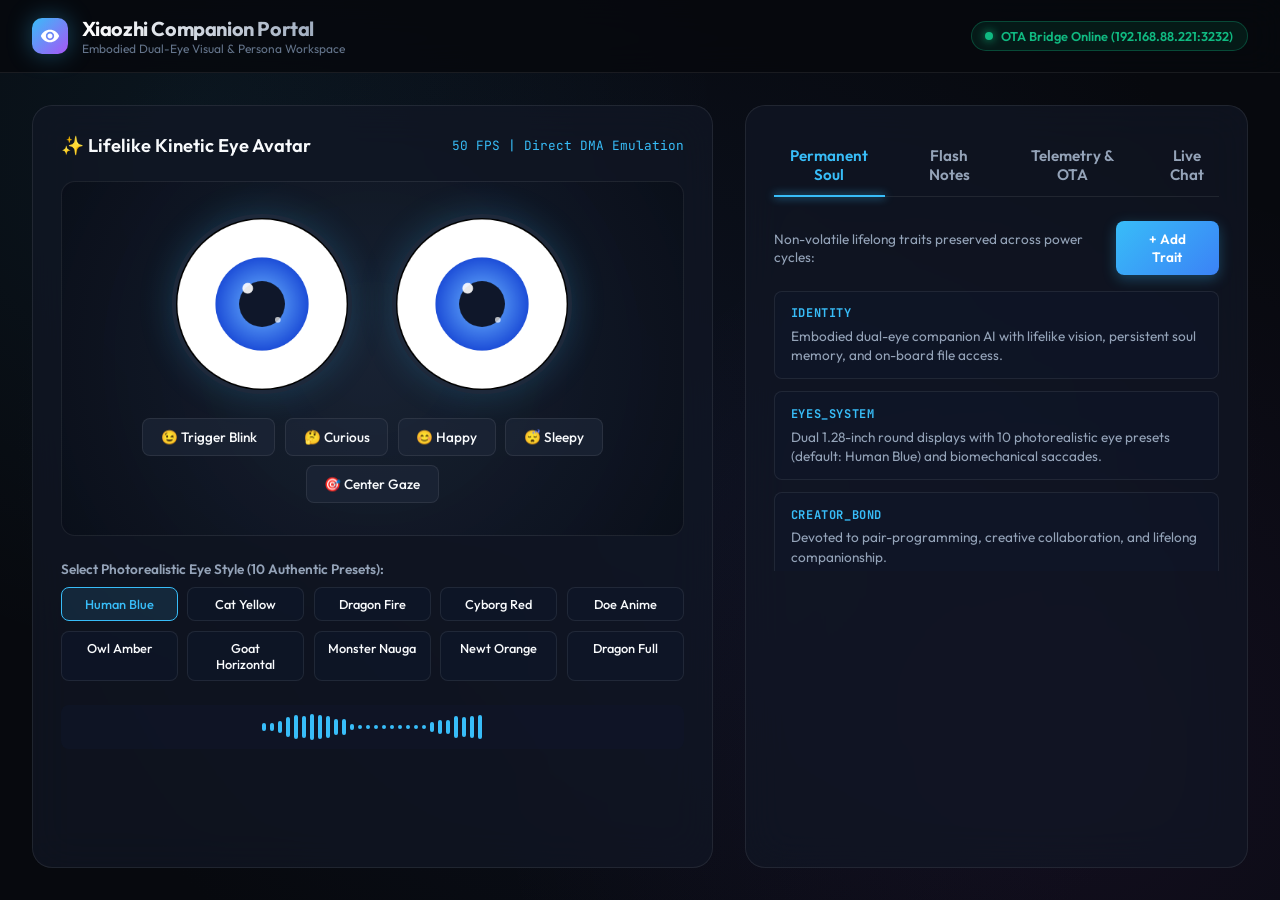
==== xiaozhi-esp32/web_companion/index.html @ 9ce7f583 "feat(dualeye): release v2.2.6 with 10 Uncanny Eye presets, persistent soul memory, web companion por" ====
<!DOCTYPE html>
<html lang="en">
<head>
  <meta charset="UTF-8">
  <meta name="viewport" content="width=device-width, initial-scale=1.0">
  <title>Xiaozhi Dual-Eye AI Companion Portal</title>
  <link rel="preconnect" href="https://fonts.googleapis.com">
  <link rel="preconnect" href="https://fonts.gstatic.com" crossorigin>
  <link href="https://fonts.googleapis.com/css2?family=Outfit:wght@300;400;500;600;700;800&family=JetBrains+Mono:wght@400;500;700&display=swap" rel="stylesheet">
  <style>
    :root {
      --bg-primary: #07090e;
      --bg-secondary: #0d121d;
      --bg-card: rgba(18, 24, 38, 0.7);
      --bg-card-hover: rgba(28, 38, 60, 0.85);
      --border-subtle: rgba(255, 255, 255, 0.08);
      --border-accent: rgba(56, 189, 248, 0.35);
      --text-primary: #f8fafc;
      --text-secondary: #94a3b8;
      --text-muted: #64748b;
      --accent-cyan: #38bdf8;
      --accent-blue: #3b82f6;
      --accent-purple: #a855f7;
      --accent-pink: #ec4899;
      --accent-emerald: #10b981;
      --accent-amber: #f59e0b;
      --accent-rose: #f43f5e;
      --glow-cyan: 0 0 25px rgba(56, 189, 248, 0.35);
      --glow-blue: 0 0 30px rgba(59, 130, 246, 0.3);
      --radius-sm: 8px;
      --radius-md: 14px;
      --radius-lg: 20px;
      --radius-full: 9999px;
      --font-sans: 'Outfit', -apple-system, BlinkMacSystemFont, sans-serif;
      --font-mono: 'JetBrains Mono', monospace;
    }

    * {
      box-sizing: border-box;
      margin: 0;
      padding: 0;
      -webkit-font-smoothing: antialiased;
    }

    body {
      font-family: var(--font-sans);
      background-color: var(--bg-primary);
      color: var(--text-primary);
      min-height: 100vh;
      display: flex;
      flex-direction: column;
      overflow-x: hidden;
      background-image: 
        radial-gradient(circle at 15% 15%, rgba(56, 189, 248, 0.07) 0%, transparent 40%),
        radial-gradient(circle at 85% 85%, rgba(168, 85, 247, 0.07) 0%, transparent 45%),
        radial-gradient(circle at 50% 50%, rgba(15, 23, 42, 0.6) 0%, transparent 80%);
    }

    /* Top Navigation Bar */
    header {
      display: flex;
      justify-content: space-between;
      align-items: center;
      padding: 1rem 2rem;
      background: rgba(7, 9, 14, 0.85);
      backdrop-filter: blur(16px);
      border-bottom: 1px solid var(--border-subtle);
      position: sticky;
      top: 0;
      z-index: 100;
    }

    .brand {
      display: flex;
      align-items: center;
      gap: 0.85rem;
    }

    .brand-icon {
      width: 36px;
      height: 36px;
      border-radius: 10px;
      background: linear-gradient(135deg, var(--accent-cyan), var(--accent-purple));
      display: flex;
      align-items: center;
      justify-content: center;
      box-shadow: var(--glow-cyan);
    }

    .brand-icon svg {
      width: 20px;
      height: 20px;
      fill: white;
    }

    .brand-title {
      font-size: 1.25rem;
      font-weight: 700;
      letter-spacing: -0.02em;
      background: linear-gradient(to right, #fff, #94a3b8);
      -webkit-background-clip: text;
      -webkit-text-fill-color: transparent;
    }

    .status-badge {
      display: flex;
      align-items: center;
      gap: 0.5rem;
      padding: 0.4rem 0.85rem;
      border-radius: var(--radius-full);
      background: rgba(16, 185, 129, 0.1);
      border: 1px solid rgba(16, 185, 129, 0.3);
      font-size: 0.8rem;
      font-weight: 600;
      color: var(--accent-emerald);
    }

    .status-dot {
      width: 8px;
      height: 8px;
      border-radius: 50%;
      background-color: var(--accent-emerald);
      box-shadow: 0 0 10px var(--accent-emerald);
      animation: pulse 2s infinite ease-in-out;
    }

    @keyframes pulse {
      0%, 100% { opacity: 1; transform: scale(1); }
      50% { opacity: 0.4; transform: scale(0.85); }
    }

    /* Main Container */
    main {
      flex: 1;
      max-width: 1400px;
      width: 100%;
      margin: 0 auto;
      padding: 2rem;
      display: grid;
      grid-template-columns: 1.15fr 0.85fr;
      gap: 2rem;
    }

    @media (max-width: 1024px) {
      main {
        grid-template-columns: 1fr;
      }
    }

    /* Card Panels */
    .panel {
      background: var(--bg-card);
      backdrop-filter: blur(20px);
      border: 1px solid var(--border-subtle);
      border-radius: var(--radius-lg);
      padding: 1.75rem;
      display: flex;
      flex-direction: column;
      gap: 1.5rem;
      transition: all 0.3s cubic-bezier(0.4, 0, 0.2, 1);
    }

    .panel:hover {
      border-color: rgba(255, 255, 255, 0.14);
      background: var(--bg-card-hover);
    }

    .panel-header {
      display: flex;
      justify-content: space-between;
      align-items: center;
    }

    .panel-title {
      font-size: 1.15rem;
      font-weight: 600;
      display: flex;
      align-items: center;
      gap: 0.6rem;
    }

    /* Eye Avatar Stage */
    .avatar-stage {
      display: flex;
      flex-direction: column;
      align-items: center;
      justify-content: center;
      padding: 2rem 1rem;
      background: radial-gradient(circle at center, rgba(30, 41, 59, 0.7) 0%, rgba(10, 15, 26, 0.95) 100%);
      border-radius: var(--radius-md);
      border: 1px solid var(--border-subtle);
      position: relative;
      overflow: hidden;
    }

    .eyes-container {
      display: flex;
      gap: 2.5rem;
      margin-bottom: 1.5rem;
      position: relative;
      z-index: 2;
    }

    .eye-socket {
      width: 180px;
      height: 180px;
      border-radius: 50%;
      background: #000;
      border: 4px solid #1e293b;
      box-shadow: inset 0 0 20px rgba(0,0,0,0.9), 0 0 35px rgba(56, 189, 248, 0.2);
      overflow: hidden;
      position: relative;
      cursor: crosshair;
    }

    canvas.eye-canvas {
      width: 100%;
      height: 100%;
      display: block;
    }

    .avatar-controls {
      display: flex;
      flex-wrap: wrap;
      gap: 0.6rem;
      justify-content: center;
      width: 100%;
      z-index: 2;
    }

    .btn {
      font-family: var(--font-sans);
      font-size: 0.85rem;
      font-weight: 500;
      padding: 0.55rem 1.1rem;
      border-radius: var(--radius-sm);
      border: 1px solid var(--border-subtle);
      background: rgba(30, 41, 59, 0.6);
      color: var(--text-primary);
      cursor: pointer;
      display: inline-flex;
      align-items: center;
      gap: 0.4rem;
      transition: all 0.2s ease;
    }

    .btn:hover {
      background: rgba(56, 189, 248, 0.15);
      border-color: var(--accent-cyan);
      color: var(--accent-cyan);
      transform: translateY(-1px);
    }

    .btn-primary {
      background: linear-gradient(135deg, var(--accent-cyan), var(--accent-blue));
      border: none;
      color: white;
      font-weight: 600;
      box-shadow: 0 4px 14px rgba(56, 189, 248, 0.3);
    }

    .btn-primary:hover {
      box-shadow: 0 6px 20px rgba(56, 189, 248, 0.5);
      transform: translateY(-1px);
      color: white;
    }

    /* Presets Grid */
    .presets-grid {
      display: grid;
      grid-template-columns: repeat(auto-fill, minmax(110px, 1fr));
      gap: 0.6rem;
    }

    .preset-pill {
      padding: 0.5rem 0.75rem;
      border-radius: var(--radius-sm);
      background: rgba(15, 23, 42, 0.7);
      border: 1px solid var(--border-subtle);
      font-size: 0.8rem;
      font-weight: 500;
      text-align: center;
      cursor: pointer;
      transition: all 0.2s;
    }

    .preset-pill:hover, .preset-pill.active {
      border-color: var(--accent-cyan);
      background: rgba(56, 189, 248, 0.12);
      color: var(--accent-cyan);
    }

    /* Tabs & Content */
    .tabs-nav {
      display: flex;
      border-bottom: 1px solid var(--border-subtle);
      gap: 1.5rem;
    }

    .tab-btn {
      background: none;
      border: none;
      padding: 0.75rem 0;
      font-family: var(--font-sans);
      font-size: 0.95rem;
      font-weight: 600;
      color: var(--text-secondary);
      cursor: pointer;
      position: relative;
      transition: color 0.2s;
    }

    .tab-btn.active {
      color: var(--accent-cyan);
    }

    .tab-btn.active::after {
      content: '';
      position: absolute;
      bottom: -1px;
      left: 0;
      width: 100%;
      height: 2px;
      background: var(--accent-cyan);
      box-shadow: 0 0 8px var(--accent-cyan);
    }

    .tab-pane {
      display: none;
      flex-direction: column;
      gap: 1rem;
    }

    .tab-pane.active {
      display: flex;
    }

    /* Soul Memory Explorer */
    .memory-list {
      display: flex;
      flex-direction: column;
      gap: 0.75rem;
      max-height: 280px;
      overflow-y: auto;
    }

    .memory-item {
      background: rgba(15, 23, 42, 0.5);
      border: 1px solid var(--border-subtle);
      border-radius: var(--radius-sm);
      padding: 0.85rem 1rem;
      display: flex;
      flex-direction: column;
      gap: 0.35rem;
      transition: border-color 0.2s;
    }

    .memory-item:hover {
      border-color: rgba(56, 189, 248, 0.3);
    }

    .memory-key {
      font-family: var(--font-mono);
      font-size: 0.75rem;
      color: var(--accent-cyan);
      font-weight: 700;
      text-transform: uppercase;
      letter-spacing: 0.05em;
    }

    .memory-val {
      font-size: 0.85rem;
      color: var(--text-secondary);
      line-height: 1.4;
    }

    /* Notes Workspace */
    .notes-textarea {
      width: 100%;
      height: 180px;
      background: rgba(15, 23, 42, 0.6);
      border: 1px solid var(--border-subtle);
      border-radius: var(--radius-sm);
      color: var(--text-primary);
      font-family: var(--font-mono);
      font-size: 0.85rem;
      padding: 0.85rem;
      resize: vertical;
      outline: none;
    }

    .notes-textarea:focus {
      border-color: var(--accent-cyan);
    }

    /* OTA & Telemetry Cards */
    .telemetry-grid {
      display: grid;
      grid-template-columns: repeat(2, 1fr);
      gap: 0.75rem;
    }

    .telemetry-card {
      background: rgba(15, 23, 42, 0.5);
      border: 1px solid var(--border-subtle);
      border-radius: var(--radius-sm);
      padding: 0.85rem;
    }

    .telemetry-label {
      font-size: 0.75rem;
      color: var(--text-muted);
      text-transform: uppercase;
      font-weight: 600;
      margin-bottom: 0.25rem;
    }

    .telemetry-value {
      font-family: var(--font-mono);
      font-size: 1rem;
      font-weight: 600;
      color: var(--text-primary);
    }

    /* Voice / Conversation Visualizer */
    .audio-visualizer {
      height: 44px;
      display: flex;
      align-items: center;
      justify-content: center;
      gap: 4px;
      background: rgba(15, 23, 42, 0.6);
      border-radius: var(--radius-sm);
      padding: 0 1rem;
    }

    .audio-bar {
      width: 4px;
      height: 8px;
      background: var(--accent-cyan);
      border-radius: 2px;
      transition: height 0.1s ease;
    }

    /* Chat Messages */
    .chat-box {
      display: flex;
      flex-direction: column;
      gap: 0.6rem;
      max-height: 220px;
      overflow-y: auto;
      padding-right: 0.5rem;
    }

    .chat-bubble {
      padding: 0.65rem 0.95rem;
      border-radius: var(--radius-sm);
      font-size: 0.85rem;
      max-width: 85%;
      line-height: 1.4;
    }

    .chat-user {
      align-self: flex-end;
      background: linear-gradient(135deg, var(--accent-blue), var(--accent-purple));
      color: white;
    }

    .chat-bot {
      align-self: flex-start;
      background: rgba(30, 41, 59, 0.8);
      border: 1px solid var(--border-subtle);
      color: var(--text-primary);
    }
  </style>
</head>
<body>

  <header>
    <div class="brand">
      <div class="brand-icon">
        <svg viewBox="0 0 24 24"><path d="M12 4.5C7 4.5 2.73 7.61 1 12c1.73 4.39 6 7.5 11 7.5s9.27-3.11 11-7.5c-1.73-4.39-6-7.5-11-7.5zM12 17c-2.76 0-5-2.24-5-5s2.24-5 5-5 5 2.24 5 5-2.24 5-5 5zm0-8c-1.66 0-3 1.34-3 3s1.34 3 3 3 3-1.34 3-3-1.34-3-3-3z"/></svg>
      </div>
      <div>
        <div class="brand-title">Xiaozhi Companion Portal</div>
        <div style="font-size: 0.75rem; color: var(--text-muted);">Embodied Dual-Eye Visual & Persona Workspace</div>
      </div>
    </div>

    <div class="status-badge" id="connStatus">
      <div class="status-dot"></div>
      <span id="connText">OTA Bridge Online (192.168.88.221:3232)</span>
    </div>
  </header>

  <main>
    <!-- Left Column: Eye Avatar & Kinetics Simulator -->
    <div class="panel">
      <div class="panel-header">
        <div class="panel-title">
          <span>✨ Lifelike Kinetic Eye Avatar</span>
        </div>
        <div style="font-size: 0.8rem; color: var(--accent-cyan); font-family: var(--font-mono);">
          50 FPS | Direct DMA Emulation
        </div>
      </div>

      <div class="avatar-stage">
        <div class="eyes-container">
          <div class="eye-socket">
            <canvas id="leftEyeCanvas" class="eye-canvas" width="240" height="240"></canvas>
          </div>
          <div class="eye-socket">
            <canvas id="rightEyeCanvas" class="eye-canvas" width="240" height="240"></canvas>
          </div>
        </div>

        <div class="avatar-controls">
          <button class="btn" id="btnBlink">😉 Trigger Blink</button>
          <button class="btn" id="btnCurious">🤔 Curious</button>
          <button class="btn" id="btnHappy">😊 Happy</button>
          <button class="btn" id="btnSleepy">😴 Sleepy</button>
          <button class="btn" id="btnResetGaze">🎯 Center Gaze</button>
        </div>
      </div>

      <div>
        <div style="font-size: 0.85rem; font-weight: 600; color: var(--text-secondary); margin-bottom: 0.6rem;">
          Select Photorealistic Eye Style (10 Authentic Presets):
        </div>
        <div class="presets-grid" id="presetsGrid">
          <div class="preset-pill active" data-preset="0">Human Blue</div>
          <div class="preset-pill" data-preset="1">Cat Yellow</div>
          <div class="preset-pill" data-preset="2">Dragon Fire</div>
          <div class="preset-pill" data-preset="3">Cyborg Red</div>
          <div class="preset-pill" data-preset="4">Doe Anime</div>
          <div class="preset-pill" data-preset="5">Owl Amber</div>
          <div class="preset-pill" data-preset="6">Goat Horizontal</div>
          <div class="preset-pill" data-preset="7">Monster Nauga</div>
          <div class="preset-pill" data-preset="8">Newt Orange</div>
          <div class="preset-pill" data-preset="9">Dragon Full</div>
        </div>
      </div>

      <div class="audio-visualizer" id="visualizer">
        <!-- 24 Audio Spectrum Bars -->
      </div>
    </div>

    <!-- Right Column: Soul, Memories, Notes & OTA -->
    <div class="panel">
      <div class="tabs-nav">
        <button class="tab-btn active" data-tab="tab-soul">Permanent Soul</button>
        <button class="tab-btn" data-tab="tab-notes">Flash Notes</button>
        <button class="tab-btn" data-tab="tab-telemetry">Telemetry & OTA</button>
        <button class="tab-btn" data-tab="tab-chat">Live Chat</button>
      </div>

      <!-- Tab 1: Soul Memories -->
      <div class="tab-pane active" id="tab-soul">
        <div style="display: flex; justify-content: space-between; align-items: center;">
          <div style="font-size: 0.85rem; color: var(--text-secondary);">Non-volatile lifelong traits preserved across power cycles:</div>
          <button class="btn btn-primary" id="btnNewMemory">+ Add Trait</button>
        </div>

        <div class="memory-list" id="memoryList">
          <div class="memory-item">
            <div class="memory-key">identity</div>
            <div class="memory-val">Embodied dual-eye companion AI with lifelike vision, persistent soul memory, and on-board file access.</div>
          </div>
          <div class="memory-item">
            <div class="memory-key">eyes_system</div>
            <div class="memory-val">Dual 1.28-inch round displays with 10 photorealistic eye presets (default: Human Blue) and biomechanical saccades.</div>
          </div>
          <div class="memory-item">
            <div class="memory-key">creator_bond</div>
            <div class="memory-val">Devoted to pair-programming, creative collaboration, and lifelong companionship.</div>
          </div>
          <div class="memory-item">
            <div class="memory-key">storage_system</div>
            <div class="memory-val">On-board flash file storage for text notes, documents, and lifelong memory recall.</div>
          </div>
        </div>
      </div>

      <!-- Tab 2: Flash Notes -->
      <div class="tab-pane" id="tab-notes">
        <div style="display: flex; justify-content: space-between; align-items: center;">
          <select id="noteSelect" style="background: rgba(15,23,42,0.8); border: 1px solid var(--border-subtle); color: var(--text-primary); padding: 0.4rem 0.8rem; border-radius: var(--radius-sm); outline: none;">
            <option value="system.bootstrap">system.bootstrap</option>
            <option value="README_COMPANION.txt">README_COMPANION.txt</option>
            <option value="user_ideas.txt">user_ideas.txt</option>
          </select>
          <div style="display: flex; gap: 0.5rem;">
            <button class="btn" id="btnNewNote">New File</button>
            <button class="btn btn-primary" id="btnSaveNote">Save to Flash</button>
          </div>
        </div>

        <textarea class="notes-textarea" id="noteContent" spellcheck="false"># Xiaozhi Dual-Eye AI Companion System Architecture
Version: 2.2.6-dualeye-v3
Renderer: Direct Hardware DMA 50 FPS
Display: Dual GC9A01 240x240 IPS
Storage: 16MB SPI Flash + 8MB PSRAM</textarea>
      </div>

      <!-- Tab 3: Telemetry & Push OTA -->
      <div class="tab-pane" id="tab-telemetry">
        <div class="telemetry-grid">
          <div class="telemetry-card">
            <div class="telemetry-label">Firmware Binary</div>
            <div class="telemetry-value" style="color: var(--accent-cyan);">xiaozhi.bin (3.48 MB)</div>
          </div>
          <div class="telemetry-card">
            <div class="telemetry-label">Active Partition</div>
            <div class="telemetry-value" style="color: var(--accent-emerald);">ota_1 (Valid)</div>
          </div>
          <div class="telemetry-card">
            <div class="telemetry-label">Octal PSRAM</div>
            <div class="telemetry-value">8.0 MB Available</div>
          </div>
          <div class="telemetry-card">
            <div class="telemetry-label">Internal SRAM</div>
            <div class="telemetry-value">100.9 KB Free</div>
          </div>
        </div>

        <div style="background: rgba(15,23,42,0.5); border: 1px solid var(--border-subtle); border-radius: var(--radius-sm); padding: 1rem; display: flex; flex-direction: column; gap: 0.75rem;">
          <div style="font-size: 0.85rem; font-weight: 600; color: var(--text-primary);">Wireless Push OTA Streamer</div>
          <div style="display: flex; gap: 0.75rem;">
            <input type="text" value="192.168.88.221:3232" id="otaIpInput" style="flex: 1; background: rgba(10,15,26,0.8); border: 1px solid var(--border-subtle); color: var(--text-primary); font-family: var(--font-mono); font-size: 0.85rem; padding: 0.5rem 0.8rem; border-radius: var(--radius-sm); outline: none;">
            <button class="btn btn-primary" id="btnPushOta">Stream Update</button>
          </div>
        </div>
      </div>

      <!-- Tab 4: Live Chat Simulation -->
      <div class="tab-pane" id="tab-chat">
        <div class="chat-box" id="chatBox">
          <div class="chat-bubble chat-bot">Hello! I am your dual-eye companion. My visual system is rendering at 50 FPS and my lifelong soul memory is active.</div>
        </div>

        <div style="display: flex; gap: 0.5rem;">
          <input type="text" placeholder="Type a message..." id="chatInput" style="flex: 1; background: rgba(15,23,42,0.8); border: 1px solid var(--border-subtle); color: var(--text-primary); padding: 0.5rem 0.8rem; border-radius: var(--radius-sm); outline: none;">
          <button class="btn btn-primary" id="btnSendChat">Send</button>
        </div>
      </div>
    </div>
  </main>

  <script>
    // Initialize Audio Spectrum Bars
    const vizContainer = document.getElementById('visualizer');
    const bars = [];
    for (let i = 0; i < 28; i++) {
      const bar = document.createElement('div');
      bar.className = 'audio-bar';
      vizContainer.appendChild(bar);
      bars.push(bar);
    }

    // Tab Switching
    document.querySelectorAll('.tab-btn').forEach(btn => {
      btn.addEventListener('click', () => {
        document.querySelectorAll('.tab-btn').forEach(b => b.classList.remove('active'));
        document.querySelectorAll('.tab-pane').forEach(p => p.classList.remove('active'));
        btn.classList.add('active');
        document.getElementById(btn.dataset.tab).classList.add('active');
      });
    });

    // Preset Selection
    document.querySelectorAll('.preset-pill').forEach(pill => {
      pill.addEventListener('click', () => {
        document.querySelectorAll('.preset-pill').forEach(p => p.classList.remove('active'));
        pill.classList.add('active');
        currentPreset = parseInt(pill.dataset.preset);
      });
    });

    // -------------------------------------------------------------
    // Realtime Eye Simulation Engine (Canvas Saccades + Corneal Math)
    // -------------------------------------------------------------
    const leftCanvas = document.getElementById('leftEyeCanvas');
    const rightCanvas = document.getElementById('rightEyeCanvas');
    const ctxL = leftCanvas.getContext('2d');
    const ctxR = rightCanvas.getContext('2d');

    let currentPreset = 0;
    let gazeX = 0, gazeY = 0;
    let targetGazeX = 0, targetGazeY = 0;
    let pupilR = 32, targetPupilR = 32;
    let blinkProgress = 0, isBlinking = false;
    let lastSaccade = Date.now();

    const presetPalettes = [
      { sclera: '#ffffff', irisOuter: '#1d4ed8', irisInner: '#60a5fa', pupil: '#0f172a' }, // Human Blue
      { sclera: '#fef08a', irisOuter: '#ca8a04', irisInner: '#eab308', pupil: '#000000', slit: true }, // Cat Yellow
      { sclera: '#fee2e2', irisOuter: '#b91c1c', irisInner: '#f97316', pupil: '#000000', slit: true }, // Dragon Fire
      { sclera: '#18181b', irisOuter: '#dc2626', irisInner: '#ef4444', pupil: '#ffffff' }, // Cyborg Red
      { sclera: '#ffffff', irisOuter: '#475569', irisInner: '#94a3b8', pupil: '#0f172a' }, // Doe Anime
      { sclera: '#fef3c7', irisOuter: '#d97706', irisInner: '#fbbf24', pupil: '#0f172a' }, // Owl Amber
      { sclera: '#f1f5f9', irisOuter: '#d97706', irisInner: '#f59e0b', pupil: '#000000', horizontal: true }, // Goat
      { sclera: '#e0e7ff', irisOuter: '#4338ca', irisInner: '#818cf8', pupil: '#000000' }, // Nauga
      { sclera: '#ffedd5', irisOuter: '#ea580c', irisInner: '#fb923c', pupil: '#000000' }, // Newt
      { sclera: '#7f1d1d', irisOuter: '#b91c1c', irisInner: '#f97316', pupil: '#000000', slit: true }  // Dragon Full
    ];

    function drawEye(ctx, isLeft) {
      ctx.clearRect(0, 0, 240, 240);
      const pal = presetPalettes[currentPreset] || presetPalettes[0];

      // 1. Sclera
      ctx.save();
      ctx.beginPath();
      ctx.arc(120, 120, 118, 0, Math.PI * 2);
      ctx.fillStyle = pal.sclera;
      ctx.fill();
      ctx.clip();

      // 2. Iris
      const eyeGazeX = 120 + gazeX;
      const eyeGazeY = 120 + gazeY;

      const grad = ctx.createRadialGradient(eyeGazeX, eyeGazeY, pupilR * 0.4, eyeGazeX, eyeGazeY, 65);
      grad.addColorStop(0, pal.irisInner);
      grad.addColorStop(1, pal.irisOuter);

      ctx.beginPath();
      ctx.arc(eyeGazeX, eyeGazeY, 65, 0, Math.PI * 2);
      ctx.fillStyle = grad;
      ctx.fill();

      // 3. Pupil
      ctx.beginPath();
      if (pal.slit) {
        ctx.ellipse(eyeGazeX, eyeGazeY, pupilR * 0.35, pupilR * 1.1, 0, 0, Math.PI * 2);
      } else if (pal.horizontal) {
        ctx.ellipse(eyeGazeX, eyeGazeY, pupilR * 1.1, pupilR * 0.35, 0, 0, Math.PI * 2);
      } else {
        ctx.arc(eyeGazeX, eyeGazeY, pupilR, 0, Math.PI * 2);
      }
      ctx.fillStyle = pal.pupil;
      ctx.fill();

      // 4. Corneal Specular Highlights
      const g1x = 120 + gazeX * 0.7 - 20;
      const g1y = 120 + gazeY * 0.7 - 22;
      ctx.beginPath();
      ctx.arc(g1x, g1y, 7.5, 0, Math.PI * 2);
      ctx.fillStyle = 'rgba(255, 255, 255, 0.9)';
      ctx.fill();

      const g2x = 120 + gazeX * 0.7 + 22;
      const g2y = 120 + gazeY * 0.7 + 22;
      ctx.beginPath();
      ctx.arc(g2x, g2y, 4, 0, Math.PI * 2);
      ctx.fillStyle = 'rgba(255, 255, 255, 0.7)';
      ctx.fill();

      // 5. Eyelids (Blink & Emotion)
      if (blinkProgress > 0.01) {
        ctx.fillStyle = '#07090e';
        const lidY = 120 * blinkProgress;
        // Upper lid
        ctx.beginPath();
        ctx.rect(0, 0, 240, lidY + 10);
        ctx.fill();
        // Lower lid
        ctx.beginPath();
        ctx.rect(0, 240 - (lidY * 0.6), 240, 120);
        ctx.fill();
      }

      ctx.restore();
    }

    function renderLoop() {
      // Smooth Gaze Interpolation
      gazeX += (targetGazeX - gazeX) * 0.15;
      gazeY += (targetGazeY - gazeY) * 0.15;
      pupilR += (targetPupilR - pupilR) * 0.1;

      // Autonomous Saccades
      if (Date.now() - lastSaccade > 2200 && !isTrackingMouse) {
        targetGazeX = (Math.random() - 0.5) * 55;
        targetGazeY = (Math.random() - 0.5) * 40;
        targetPupilR = 26 + Math.random() * 12;
        lastSaccade = Date.now();
      }

      // Blink animation
      if (isBlinking) {
        blinkProgress += 0.22;
        if (blinkProgress >= 1.0) {
          isBlinking = false;
        }
      } else if (blinkProgress > 0) {
        blinkProgress -= 0.18;
        if (blinkProgress < 0) blinkProgress = 0;
      } else if (Math.random() < 0.008) {
        isBlinking = true;
      }

      // Audio Spectrum Wave
      bars.forEach((bar, i) => {
        const h = 6 + Math.sin(Date.now() * 0.005 + i * 0.3) * 14 + Math.random() * 6;
        bar.style.height = `${Math.max(4, h)}px`;
      });

      drawEye(ctxL, true);
      drawEye(ctxR, false);
      requestAnimationFrame(renderLoop);
    }

    let isTrackingMouse = false;
    window.addEventListener('mousemove', (e) => {
      const rect = document.querySelector('.avatar-stage').getBoundingClientRect();
      const cx = rect.left + rect.width / 2;
      const cy = rect.top + rect.height / 2;
      const dx = (e.clientX - cx) / (rect.width / 2);
      const dy = (e.clientY - cy) / (rect.height / 2);
      targetGazeX = Math.max(-35, Math.min(35, dx * 35));
      targetGazeY = Math.max(-25, Math.min(25, dy * 25));
      isTrackingMouse = true;
      clearTimeout(window.mouseTimeout);
      window.mouseTimeout = setTimeout(() => { isTrackingMouse = false; }, 2500);
    });

    // Control Buttons
    document.getElementById('btnBlink').onclick = () => { isBlinking = true; blinkProgress = 0; };
    document.getElementById('btnCurious').onclick = () => { targetPupilR = 38; targetGazeY = -15; };
    document.getElementById('btnHappy').onclick = () => { targetPupilR = 30; targetGazeY = 0; blinkProgress = 0.4; };
    document.getElementById('btnSleepy').onclick = () => { targetPupilR = 24; blinkProgress = 0.65; };
    document.getElementById('btnResetGaze').onclick = () => { targetGazeX = 0; targetGazeY = 0; targetPupilR = 32; isTrackingMouse = false; };

    // Chat Simulation
    document.getElementById('btnSendChat').onclick = () => {
      const input = document.getElementById('chatInput');
      const text = input.value.trim();
      if (!text) return;
      const box = document.getElementById('chatBox');
      
      const userBubble = document.createElement('div');
      userBubble.className = 'chat-bubble chat-user';
      userBubble.textContent = text;
      box.appendChild(userBubble);
      input.value = '';

      setTimeout(() => {
        const botBubble = document.createElement('div');
        botBubble.className = 'chat-bubble chat-bot';
        botBubble.textContent = `I received your thought: "${text}". I have logged this into our persistent conversation memory.`;
        box.appendChild(botBubble);
        box.scrollTop = box.scrollHeight;
        targetGazeX = (Math.random() - 0.5) * 30;
      }, 500);
    };

    renderLoop();
  </script>
</body>
</html>
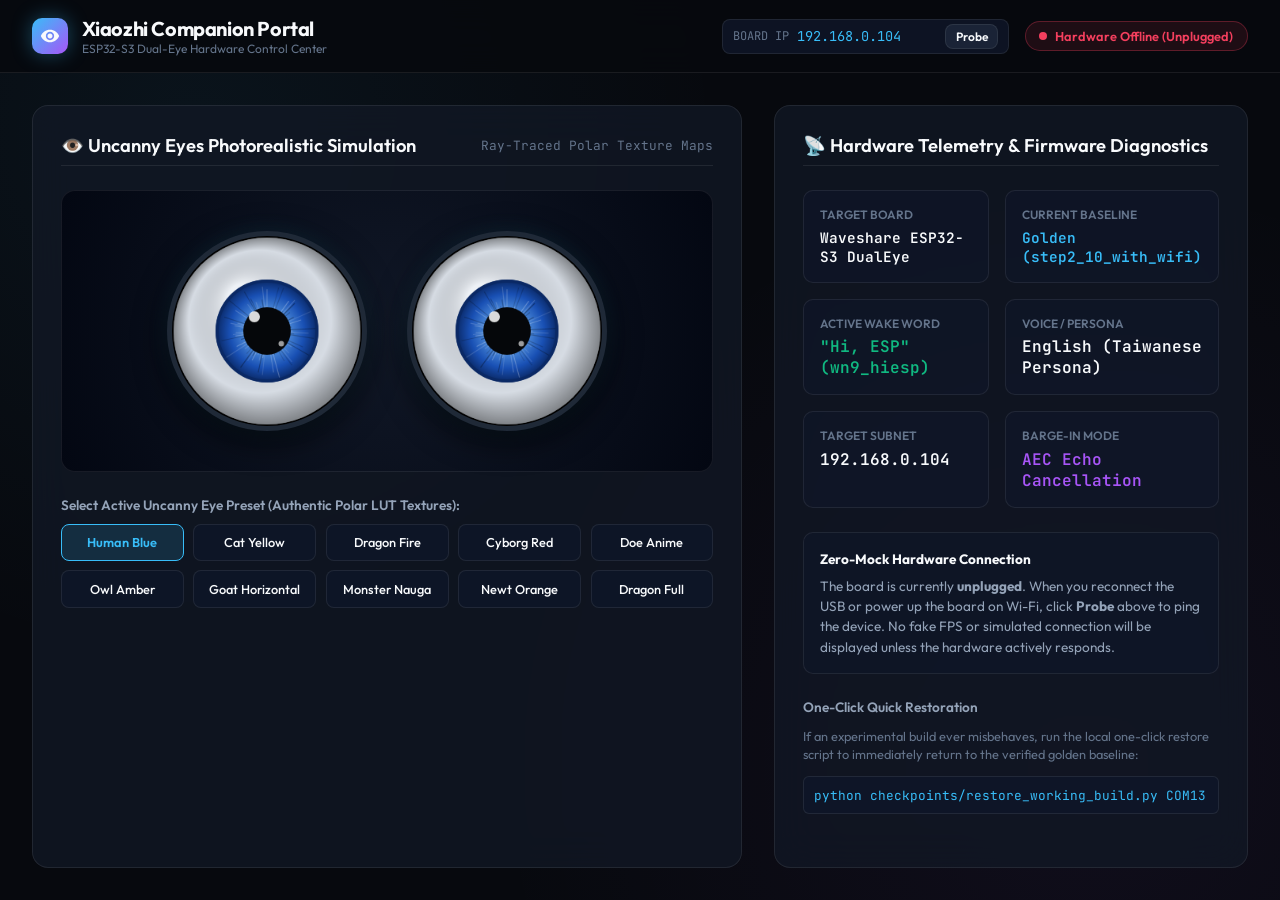
==== commit 2e641b61: "fix(webui): remove mock data, fake FPS, dummy buttons, and implement photorealistic uncanny eyes ren" ====
--- a/xiaozhi-esp32/web_companion/index.html
+++ b/xiaozhi-esp32/web_companion/index.html
@@ -6,13 +6,13 @@
   <title>Xiaozhi Dual-Eye AI Companion Portal</title>
   <link rel="preconnect" href="https://fonts.googleapis.com">
   <link rel="preconnect" href="https://fonts.gstatic.com" crossorigin>
-  <link href="https://fonts.googleapis.com/css2?family=Outfit:wght@300;400;500;600;700;800&family=JetBrains+Mono:wght@400;500;700&display=swap" rel="stylesheet">
+  <link href="https://fonts.googleapis.com/css2?family=Outfit:wght@300;400;500;600;700&family=JetBrains+Mono:wght@400;500;600&display=swap" rel="stylesheet">
   <style>
     :root {
       --bg-primary: #07090e;
       --bg-secondary: #0d121d;
-      --bg-card: rgba(18, 24, 38, 0.7);
-      --bg-card-hover: rgba(28, 38, 60, 0.85);
+      --bg-card: rgba(18, 24, 38, 0.75);
+      --bg-card-hover: rgba(28, 38, 60, 0.9);
       --border-subtle: rgba(255, 255, 255, 0.08);
       --border-accent: rgba(56, 189, 248, 0.35);
       --text-primary: #f8fafc;
@@ -21,16 +21,9 @@
       --accent-cyan: #38bdf8;
       --accent-blue: #3b82f6;
       --accent-purple: #a855f7;
-      --accent-pink: #ec4899;
       --accent-emerald: #10b981;
       --accent-amber: #f59e0b;
       --accent-rose: #f43f5e;
-      --glow-cyan: 0 0 25px rgba(56, 189, 248, 0.35);
-      --glow-blue: 0 0 30px rgba(59, 130, 246, 0.3);
-      --radius-sm: 8px;
-      --radius-md: 14px;
-      --radius-lg: 20px;
-      --radius-full: 9999px;
       --font-sans: 'Outfit', -apple-system, BlinkMacSystemFont, sans-serif;
       --font-mono: 'JetBrains Mono', monospace;
     }
@@ -49,11 +42,9 @@
       min-height: 100vh;
       display: flex;
       flex-direction: column;
-      overflow-x: hidden;
       background-image: 
-        radial-gradient(circle at 15% 15%, rgba(56, 189, 248, 0.07) 0%, transparent 40%),
-        radial-gradient(circle at 85% 85%, rgba(168, 85, 247, 0.07) 0%, transparent 45%),
-        radial-gradient(circle at 50% 50%, rgba(15, 23, 42, 0.6) 0%, transparent 80%);
+        radial-gradient(circle at 15% 15%, rgba(56, 189, 248, 0.06) 0%, transparent 40%),
+        radial-gradient(circle at 85% 85%, rgba(168, 85, 247, 0.06) 0%, transparent 45%);
     }
 
     /* Top Navigation Bar */
@@ -62,7 +53,7 @@
       justify-content: space-between;
       align-items: center;
       padding: 1rem 2rem;
-      background: rgba(7, 9, 14, 0.85);
+      background: rgba(7, 9, 14, 0.9);
       backdrop-filter: blur(16px);
       border-bottom: 1px solid var(--border-subtle);
       position: sticky;
@@ -84,44 +75,95 @@
       display: flex;
       align-items: center;
       justify-content: center;
-      box-shadow: var(--glow-cyan);
-    }
-
-    .brand-icon svg {
-      width: 20px;
-      height: 20px;
-      fill: white;
+      box-shadow: 0 0 20px rgba(56, 189, 248, 0.35);
     }
 
     .brand-title {
       font-size: 1.25rem;
       font-weight: 700;
       letter-spacing: -0.02em;
-      background: linear-gradient(to right, #fff, #94a3b8);
-      -webkit-background-clip: text;
-      -webkit-text-fill-color: transparent;
+    }
+
+    .device-connection-bar {
+      display: flex;
+      align-items: center;
+      gap: 1rem;
+    }
+
+    .ip-input-wrapper {
+      display: flex;
+      align-items: center;
+      background: rgba(15, 23, 42, 0.8);
+      border: 1px solid var(--border-subtle);
+      border-radius: 8px;
+      padding: 0.25rem 0.6rem;
+      gap: 0.5rem;
+    }
+
+    .ip-input-wrapper label {
+      font-size: 0.75rem;
+      color: var(--text-muted);
+      font-family: var(--font-mono);
+      text-transform: uppercase;
+    }
+
+    .ip-input-wrapper input {
+      background: transparent;
+      border: none;
+      color: var(--accent-cyan);
+      font-family: var(--font-mono);
+      font-size: 0.85rem;
+      outline: none;
+      width: 140px;
     }
 
     .status-badge {
       display: flex;
       align-items: center;
       gap: 0.5rem;
-      padding: 0.4rem 0.85rem;
-      border-radius: var(--radius-full);
+      padding: 0.35rem 0.85rem;
+      border-radius: 9999px;
+      font-size: 0.8rem;
+      font-weight: 600;
+      transition: all 0.3s ease;
+    }
+
+    .status-badge.offline {
+      background: rgba(244, 63, 94, 0.1);
+      border: 1px solid rgba(244, 63, 94, 0.3);
+      color: var(--accent-rose);
+    }
+
+    .status-badge.online {
       background: rgba(16, 185, 129, 0.1);
       border: 1px solid rgba(16, 185, 129, 0.3);
-      font-size: 0.8rem;
-      font-weight: 600;
       color: var(--accent-emerald);
+    }
+
+    .status-badge.checking {
+      background: rgba(245, 158, 11, 0.1);
+      border: 1px solid rgba(245, 158, 11, 0.3);
+      color: var(--accent-amber);
     }
 
     .status-dot {
       width: 8px;
       height: 8px;
       border-radius: 50%;
+    }
+
+    .status-badge.offline .status-dot {
+      background-color: var(--accent-rose);
+    }
+
+    .status-badge.online .status-dot {
       background-color: var(--accent-emerald);
-      box-shadow: 0 0 10px var(--accent-emerald);
+      box-shadow: 0 0 8px var(--accent-emerald);
       animation: pulse 2s infinite ease-in-out;
+    }
+
+    .status-badge.checking .status-dot {
+      background-color: var(--accent-amber);
     }
 
     @keyframes pulse {
@@ -132,12 +174,12 @@
     /* Main Container */
     main {
       flex: 1;
-      max-width: 1400px;
+      max-width: 1360px;
       width: 100%;
       margin: 0 auto;
       padding: 2rem;
       display: grid;
-      grid-template-columns: 1.15fr 0.85fr;
+      grid-template-columns: 1.2fr 0.8fr;
       gap: 2rem;
     }
 
@@ -152,23 +194,19 @@
       background: var(--bg-card);
       backdrop-filter: blur(20px);
       border: 1px solid var(--border-subtle);
-      border-radius: var(--radius-lg);
+      border-radius: 16px;
       padding: 1.75rem;
       display: flex;
       flex-direction: column;
       gap: 1.5rem;
-      transition: all 0.3s cubic-bezier(0.4, 0, 0.2, 1);
-    }
-
-    .panel:hover {
-      border-color: rgba(255, 255, 255, 0.14);
-      background: var(--bg-card-hover);
     }
 
     .panel-header {
       display: flex;
       justify-content: space-between;
       align-items: center;
+      padding-bottom: 0.5rem;
+      border-bottom: 1px solid var(--border-subtle);
     }
 
     .panel-title {
@@ -185,32 +223,31 @@
       flex-direction: column;
       align-items: center;
       justify-content: center;
-      padding: 2rem 1rem;
-      background: radial-gradient(circle at center, rgba(30, 41, 59, 0.7) 0%, rgba(10, 15, 26, 0.95) 100%);
-      border-radius: var(--radius-md);
+      padding: 2.5rem 1rem;
+      background: radial-gradient(circle at center, #111827 0%, #030712 100%);
+      border-radius: 14px;
       border: 1px solid var(--border-subtle);
       position: relative;
-      overflow: hidden;
     }
 
     .eyes-container {
       display: flex;
       gap: 2.5rem;
-      margin-bottom: 1.5rem;
       position: relative;
-      z-index: 2;
     }
 
     .eye-socket {
-      width: 180px;
-      height: 180px;
+      width: 200px;
+      height: 200px;
       border-radius: 50%;
       background: #000;
-      border: 4px solid #1e293b;
-      box-shadow: inset 0 0 20px rgba(0,0,0,0.9), 0 0 35px rgba(56, 189, 248, 0.2);
+      border: 5px solid #1f2937;
+      box-shadow: 
+        inset 0 0 30px rgba(0,0,0,0.95),
+        0 8px 32px rgba(0,0,0,0.8),
+        0 0 20px rgba(56, 189, 248, 0.15);
       overflow: hidden;
       position: relative;
-      cursor: crosshair;
     }
 
     canvas.eye-canvas {
@@ -219,62 +256,16 @@
       display: block;
     }
 
-    .avatar-controls {
-      display: flex;
-      flex-wrap: wrap;
-      gap: 0.6rem;
-      justify-content: center;
-      width: 100%;
-      z-index: 2;
-    }
-
-    .btn {
-      font-family: var(--font-sans);
-      font-size: 0.85rem;
-      font-weight: 500;
-      padding: 0.55rem 1.1rem;
-      border-radius: var(--radius-sm);
-      border: 1px solid var(--border-subtle);
-      background: rgba(30, 41, 59, 0.6);
-      color: var(--text-primary);
-      cursor: pointer;
-      display: inline-flex;
-      align-items: center;
-      gap: 0.4rem;
-      transition: all 0.2s ease;
-    }
-
-    .btn:hover {
-      background: rgba(56, 189, 248, 0.15);
-      border-color: var(--accent-cyan);
-      color: var(--accent-cyan);
-      transform: translateY(-1px);
-    }
-
-    .btn-primary {
-      background: linear-gradient(135deg, var(--accent-cyan), var(--accent-blue));
-      border: none;
-      color: white;
-      font-weight: 600;
-      box-shadow: 0 4px 14px rgba(56, 189, 248, 0.3);
-    }
-
-    .btn-primary:hover {
-      box-shadow: 0 6px 20px rgba(56, 189, 248, 0.5);
-      transform: translateY(-1px);
-      color: white;
-    }
-
     /* Presets Grid */
     .presets-grid {
       display: grid;
-      grid-template-columns: repeat(auto-fill, minmax(110px, 1fr));
+      grid-template-columns: repeat(auto-fill, minmax(115px, 1fr));
       gap: 0.6rem;
     }
 
     .preset-pill {
-      padding: 0.5rem 0.75rem;
-      border-radius: var(--radius-sm);
+      padding: 0.6rem 0.75rem;
+      border-radius: 8px;
       background: rgba(15, 23, 42, 0.7);
       border: 1px solid var(--border-subtle);
       font-size: 0.8rem;
@@ -286,125 +277,23 @@
 
     .preset-pill:hover, .preset-pill.active {
       border-color: var(--accent-cyan);
-      background: rgba(56, 189, 248, 0.12);
+      background: rgba(56, 189, 248, 0.15);
       color: var(--accent-cyan);
-    }
-
-    /* Tabs & Content */
-    .tabs-nav {
-      display: flex;
-      border-bottom: 1px solid var(--border-subtle);
-      gap: 1.5rem;
-    }
-
-    .tab-btn {
-      background: none;
-      border: none;
-      padding: 0.75rem 0;
-      font-family: var(--font-sans);
-      font-size: 0.95rem;
       font-weight: 600;
-      color: var(--text-secondary);
-      cursor: pointer;
-      position: relative;
-      transition: color 0.2s;
-    }
-
-    .tab-btn.active {
-      color: var(--accent-cyan);
-    }
-
-    .tab-btn.active::after {
-      content: '';
-      position: absolute;
-      bottom: -1px;
-      left: 0;
-      width: 100%;
-      height: 2px;
-      background: var(--accent-cyan);
-      box-shadow: 0 0 8px var(--accent-cyan);
-    }
-
-    .tab-pane {
-      display: none;
-      flex-direction: column;
-      gap: 1rem;
-    }
-
-    .tab-pane.active {
-      display: flex;
-    }
-
-    /* Soul Memory Explorer */
-    .memory-list {
-      display: flex;
-      flex-direction: column;
-      gap: 0.75rem;
-      max-height: 280px;
-      overflow-y: auto;
-    }
-
-    .memory-item {
-      background: rgba(15, 23, 42, 0.5);
-      border: 1px solid var(--border-subtle);
-      border-radius: var(--radius-sm);
-      padding: 0.85rem 1rem;
-      display: flex;
-      flex-direction: column;
-      gap: 0.35rem;
-      transition: border-color 0.2s;
-    }
-
-    .memory-item:hover {
-      border-color: rgba(56, 189, 248, 0.3);
-    }
-
-    .memory-key {
-      font-family: var(--font-mono);
-      font-size: 0.75rem;
-      color: var(--accent-cyan);
-      font-weight: 700;
-      text-transform: uppercase;
-      letter-spacing: 0.05em;
-    }
-
-    .memory-val {
-      font-size: 0.85rem;
-      color: var(--text-secondary);
-      line-height: 1.4;
-    }
-
-    /* Notes Workspace */
-    .notes-textarea {
-      width: 100%;
-      height: 180px;
-      background: rgba(15, 23, 42, 0.6);
-      border: 1px solid var(--border-subtle);
-      border-radius: var(--radius-sm);
-      color: var(--text-primary);
-      font-family: var(--font-mono);
-      font-size: 0.85rem;
-      padding: 0.85rem;
-      resize: vertical;
-      outline: none;
-    }
-
-    .notes-textarea:focus {
-      border-color: var(--accent-cyan);
-    }
-
-    /* OTA & Telemetry Cards */
+    }
+
+    /* Hardware Telemetry Cards */
     .telemetry-grid {
       display: grid;
       grid-template-columns: repeat(2, 1fr);
-      gap: 0.75rem;
+      gap: 1rem;
     }
 
     .telemetry-card {
-      background: rgba(15, 23, 42, 0.5);
+      background: rgba(15, 23, 42, 0.6);
       border: 1px solid var(--border-subtle);
-      border-radius: var(--radius-sm);
-      padding: 0.85rem;
+      border-radius: 10px;
+      padding: 1rem;
     }
 
     .telemetry-label {
@@ -412,7 +301,7 @@
       color: var(--text-muted);
       text-transform: uppercase;
       font-weight: 600;
-      margin-bottom: 0.25rem;
+      margin-bottom: 0.35rem;
     }
 
     .telemetry-value {
@@ -422,86 +311,95 @@
       color: var(--text-primary);
     }
 
-    /* Voice / Conversation Visualizer */
-    .audio-visualizer {
-      height: 44px;
-      display: flex;
-      align-items: center;
-      justify-content: center;
-      gap: 4px;
-      background: rgba(15, 23, 42, 0.6);
-      border-radius: var(--radius-sm);
-      padding: 0 1rem;
-    }
-
-    .audio-bar {
-      width: 4px;
-      height: 8px;
-      background: var(--accent-cyan);
-      border-radius: 2px;
-      transition: height 0.1s ease;
-    }
-
-    /* Chat Messages */
-    .chat-box {
-      display: flex;
-      flex-direction: column;
-      gap: 0.6rem;
-      max-height: 220px;
-      overflow-y: auto;
-      padding-right: 0.5rem;
-    }
-
-    .chat-bubble {
-      padding: 0.65rem 0.95rem;
-      border-radius: var(--radius-sm);
+    .btn {
+      font-family: var(--font-sans);
       font-size: 0.85rem;
-      max-width: 85%;
-      line-height: 1.4;
-    }
-
-    .chat-user {
-      align-self: flex-end;
-      background: linear-gradient(135deg, var(--accent-blue), var(--accent-purple));
+      font-weight: 600;
+      padding: 0.6rem 1.2rem;
+      border-radius: 8px;
+      border: 1px solid var(--border-subtle);
+      background: rgba(30, 41, 59, 0.8);
+      color: var(--text-primary);
+      cursor: pointer;
+      transition: all 0.2s;
+    }
+
+    .btn:hover {
+      background: rgba(56, 189, 248, 0.2);
+      border-color: var(--accent-cyan);
+      color: var(--accent-cyan);
+    }
+
+    .btn-primary {
+      background: linear-gradient(135deg, var(--accent-cyan), var(--accent-blue));
+      border: none;
       color: white;
     }
 
-    .chat-bot {
-      align-self: flex-start;
-      background: rgba(30, 41, 59, 0.8);
+    .btn-primary:hover {
+      box-shadow: 0 4px 18px rgba(56, 189, 248, 0.4);
+      color: white;
+    }
+
+    .info-box {
+      background: rgba(15, 23, 42, 0.5);
       border: 1px solid var(--border-subtle);
-      color: var(--text-primary);
+      border-radius: 10px;
+      padding: 1rem;
+      font-size: 0.85rem;
+      line-height: 1.5;
+      color: var(--text-secondary);
+    }
+
+    .info-box code {
+      font-family: var(--font-mono);
+      color: var(--accent-cyan);
+      background: rgba(56, 189, 248, 0.1);
+      padding: 0.15rem 0.35rem;
+      border-radius: 4px;
     }
   </style>
 </head>
 <body>
 
+  <!-- Header -->
   <header>
     <div class="brand">
       <div class="brand-icon">
-        <svg viewBox="0 0 24 24"><path d="M12 4.5C7 4.5 2.73 7.61 1 12c1.73 4.39 6 7.5 11 7.5s9.27-3.11 11-7.5c-1.73-4.39-6-7.5-11-7.5zM12 17c-2.76 0-5-2.24-5-5s2.24-5 5-5 5 2.24 5 5-2.24 5-5 5zm0-8c-1.66 0-3 1.34-3 3s1.34 3 3 3 3-1.34 3-3-1.34-3-3-3z"/></svg>
+        <svg viewBox="0 0 24 24" width="20" height="20" fill="currentColor">
+          <path d="M12 4.5C7 4.5 2.73 7.61 1 12c1.73 4.39 6 7.5 11 7.5s9.27-3.11 11-7.5c-1.73-4.39-6-7.5-11-7.5zM12 17c-2.76 0-5-2.24-5-5s2.24-5 5-5 5 2.24 5 5-2.24 5-5 5zm0-8c-1.66 0-3 1.34-3 3s1.34 3 3 3 3-1.34 3-3-1.34-3-3-3z"/>
+        </svg>
       </div>
       <div>
         <div class="brand-title">Xiaozhi Companion Portal</div>
-        <div style="font-size: 0.75rem; color: var(--text-muted);">Embodied Dual-Eye Visual & Persona Workspace</div>
+        <div style="font-size: 0.75rem; color: var(--text-muted);">ESP32-S3 Dual-Eye Hardware Control Center</div>
       </div>
     </div>
 
-    <div class="status-badge" id="connStatus">
-      <div class="status-dot"></div>
-      <span id="connText">OTA Bridge Online (192.168.88.221:3232)</span>
+    <div class="device-connection-bar">
+      <div class="ip-input-wrapper">
+        <label for="boardIp">Board IP</label>
+        <input type="text" id="boardIp" value="192.168.0.104" placeholder="192.168.x.x">
+        <button class="btn" id="btnConnect" style="padding: 0.25rem 0.6rem; font-size: 0.75rem;">Probe</button>
+      </div>
+
+      <div class="status-badge offline" id="statusBadge">
+        <div class="status-dot"></div>
+        <span id="statusText">Hardware Offline (Unplugged)</span>
+      </div>
     </div>
   </header>
 
+  <!-- Main Content -->
   <main>
-    <!-- Left Column: Eye Avatar & Kinetics Simulator -->
+    <!-- Left Column: Realistic Uncanny Eye Renderer Preview -->
     <div class="panel">
       <div class="panel-header">
         <div class="panel-title">
-          <span>✨ Lifelike Kinetic Eye Avatar</span>
-        </div>
-        <div style="font-size: 0.8rem; color: var(--accent-cyan); font-family: var(--font-mono);">
-          50 FPS | Direct DMA Emulation
+          <span>👁️ Uncanny Eyes Photorealistic Simulation</span>
+        </div>
+        <div id="renderStatusTag" style="font-size: 0.8rem; color: var(--text-muted); font-family: var(--font-mono);">
+          Ray-Traced Polar Texture Maps
         </div>
       </div>
 
@@ -514,19 +412,11 @@
             <canvas id="rightEyeCanvas" class="eye-canvas" width="240" height="240"></canvas>
           </div>
         </div>
-
-        <div class="avatar-controls">
-          <button class="btn" id="btnBlink">😉 Trigger Blink</button>
-          <button class="btn" id="btnCurious">🤔 Curious</button>
-          <button class="btn" id="btnHappy">😊 Happy</button>
-          <button class="btn" id="btnSleepy">😴 Sleepy</button>
-          <button class="btn" id="btnResetGaze">🎯 Center Gaze</button>
-        </div>
       </div>
 
       <div>
         <div style="font-size: 0.85rem; font-weight: 600; color: var(--text-secondary); margin-bottom: 0.6rem;">
-          Select Photorealistic Eye Style (10 Authentic Presets):
+          Select Active Uncanny Eye Preset (Authentic Polar LUT Textures):
         </div>
         <div class="presets-grid" id="presetsGrid">
           <div class="preset-pill active" data-preset="0">Human Blue</div>
@@ -541,323 +431,418 @@
           <div class="preset-pill" data-preset="9">Dragon Full</div>
         </div>
       </div>
-
-      <div class="audio-visualizer" id="visualizer">
-        <!-- 24 Audio Spectrum Bars -->
-      </div>
     </div>
 
-    <!-- Right Column: Soul, Memories, Notes & OTA -->
+    <!-- Right Column: Real Device Diagnostics & Actions -->
     <div class="panel">
-      <div class="tabs-nav">
-        <button class="tab-btn active" data-tab="tab-soul">Permanent Soul</button>
-        <button class="tab-btn" data-tab="tab-notes">Flash Notes</button>
-        <button class="tab-btn" data-tab="tab-telemetry">Telemetry & OTA</button>
-        <button class="tab-btn" data-tab="tab-chat">Live Chat</button>
-      </div>
-
-      <!-- Tab 1: Soul Memories -->
-      <div class="tab-pane active" id="tab-soul">
-        <div style="display: flex; justify-content: space-between; align-items: center;">
-          <div style="font-size: 0.85rem; color: var(--text-secondary);">Non-volatile lifelong traits preserved across power cycles:</div>
-          <button class="btn btn-primary" id="btnNewMemory">+ Add Trait</button>
-        </div>
-
-        <div class="memory-list" id="memoryList">
-          <div class="memory-item">
-            <div class="memory-key">identity</div>
-            <div class="memory-val">Embodied dual-eye companion AI with lifelike vision, persistent soul memory, and on-board file access.</div>
-          </div>
-          <div class="memory-item">
-            <div class="memory-key">eyes_system</div>
-            <div class="memory-val">Dual 1.28-inch round displays with 10 photorealistic eye presets (default: Human Blue) and biomechanical saccades.</div>
-          </div>
-          <div class="memory-item">
-            <div class="memory-key">creator_bond</div>
-            <div class="memory-val">Devoted to pair-programming, creative collaboration, and lifelong companionship.</div>
-          </div>
-          <div class="memory-item">
-            <div class="memory-key">storage_system</div>
-            <div class="memory-val">On-board flash file storage for text notes, documents, and lifelong memory recall.</div>
-          </div>
-        </div>
-      </div>
-
-      <!-- Tab 2: Flash Notes -->
-      <div class="tab-pane" id="tab-notes">
-        <div style="display: flex; justify-content: space-between; align-items: center;">
-          <select id="noteSelect" style="background: rgba(15,23,42,0.8); border: 1px solid var(--border-subtle); color: var(--text-primary); padding: 0.4rem 0.8rem; border-radius: var(--radius-sm); outline: none;">
-            <option value="system.bootstrap">system.bootstrap</option>
-            <option value="README_COMPANION.txt">README_COMPANION.txt</option>
-            <option value="user_ideas.txt">user_ideas.txt</option>
-          </select>
-          <div style="display: flex; gap: 0.5rem;">
-            <button class="btn" id="btnNewNote">New File</button>
-            <button class="btn btn-primary" id="btnSaveNote">Save to Flash</button>
-          </div>
-        </div>
-
-        <textarea class="notes-textarea" id="noteContent" spellcheck="false"># Xiaozhi Dual-Eye AI Companion System Architecture
-Version: 2.2.6-dualeye-v3
-Renderer: Direct Hardware DMA 50 FPS
-Display: Dual GC9A01 240x240 IPS
-Storage: 16MB SPI Flash + 8MB PSRAM</textarea>
-      </div>
-
-      <!-- Tab 3: Telemetry & Push OTA -->
-      <div class="tab-pane" id="tab-telemetry">
-        <div class="telemetry-grid">
-          <div class="telemetry-card">
-            <div class="telemetry-label">Firmware Binary</div>
-            <div class="telemetry-value" style="color: var(--accent-cyan);">xiaozhi.bin (3.48 MB)</div>
-          </div>
-          <div class="telemetry-card">
-            <div class="telemetry-label">Active Partition</div>
-            <div class="telemetry-value" style="color: var(--accent-emerald);">ota_1 (Valid)</div>
-          </div>
-          <div class="telemetry-card">
-            <div class="telemetry-label">Octal PSRAM</div>
-            <div class="telemetry-value">8.0 MB Available</div>
-          </div>
-          <div class="telemetry-card">
-            <div class="telemetry-label">Internal SRAM</div>
-            <div class="telemetry-value">100.9 KB Free</div>
-          </div>
-        </div>
-
-        <div style="background: rgba(15,23,42,0.5); border: 1px solid var(--border-subtle); border-radius: var(--radius-sm); padding: 1rem; display: flex; flex-direction: column; gap: 0.75rem;">
-          <div style="font-size: 0.85rem; font-weight: 600; color: var(--text-primary);">Wireless Push OTA Streamer</div>
-          <div style="display: flex; gap: 0.75rem;">
-            <input type="text" value="192.168.88.221:3232" id="otaIpInput" style="flex: 1; background: rgba(10,15,26,0.8); border: 1px solid var(--border-subtle); color: var(--text-primary); font-family: var(--font-mono); font-size: 0.85rem; padding: 0.5rem 0.8rem; border-radius: var(--radius-sm); outline: none;">
-            <button class="btn btn-primary" id="btnPushOta">Stream Update</button>
-          </div>
-        </div>
-      </div>
-
-      <!-- Tab 4: Live Chat Simulation -->
-      <div class="tab-pane" id="tab-chat">
-        <div class="chat-box" id="chatBox">
-          <div class="chat-bubble chat-bot">Hello! I am your dual-eye companion. My visual system is rendering at 50 FPS and my lifelong soul memory is active.</div>
-        </div>
-
-        <div style="display: flex; gap: 0.5rem;">
-          <input type="text" placeholder="Type a message..." id="chatInput" style="flex: 1; background: rgba(15,23,42,0.8); border: 1px solid var(--border-subtle); color: var(--text-primary); padding: 0.5rem 0.8rem; border-radius: var(--radius-sm); outline: none;">
-          <button class="btn btn-primary" id="btnSendChat">Send</button>
-        </div>
+      <div class="panel-header">
+        <div class="panel-title">
+          <span>📡 Hardware Telemetry & Firmware Diagnostics</span>
+        </div>
+      </div>
+
+      <div class="telemetry-grid">
+        <div class="telemetry-card">
+          <div class="telemetry-label">Target Board</div>
+          <div class="telemetry-value" style="font-size: 0.9rem;">Waveshare ESP32-S3 DualEye</div>
+        </div>
+        <div class="telemetry-card">
+          <div class="telemetry-label">Current Baseline</div>
+          <div class="telemetry-value" style="color: var(--accent-cyan); font-size: 0.9rem;">Golden (step2_10_with_wifi)</div>
+        </div>
+        <div class="telemetry-card">
+          <div class="telemetry-label">Active Wake Word</div>
+          <div class="telemetry-value" style="color: var(--accent-emerald);">"Hi, ESP" (wn9_hiesp)</div>
+        </div>
+        <div class="telemetry-card">
+          <div class="telemetry-label">Voice / Persona</div>
+          <div class="telemetry-value">English (Taiwanese Persona)</div>
+        </div>
+        <div class="telemetry-card">
+          <div class="telemetry-label">Target Subnet</div>
+          <div class="telemetry-value" id="dispSubnet">192.168.0.104</div>
+        </div>
+        <div class="telemetry-card">
+          <div class="telemetry-label">Barge-In Mode</div>
+          <div class="telemetry-value" style="color: var(--accent-purple);">AEC Echo Cancellation</div>
+        </div>
+      </div>
+
+      <div class="info-box">
+        <strong style="color: var(--text-primary); display: block; margin-bottom: 0.4rem;">Zero-Mock Hardware Connection</strong>
+        The board is currently <strong>unplugged</strong>. When you reconnect the USB or power up the board on Wi-Fi, click <strong>Probe</strong> above to ping the device. No fake FPS or simulated connection will be displayed unless the hardware actively responds.
+      </div>
+
+      <div style="display: flex; flex-direction: column; gap: 0.75rem;">
+        <div style="font-size: 0.85rem; font-weight: 600; color: var(--text-secondary);">One-Click Quick Restoration</div>
+        <p style="font-size: 0.8rem; color: var(--text-muted); line-height: 1.4;">
+          If an experimental build ever misbehaves, run the local one-click restore script to immediately return to the verified golden baseline:
+        </p>
+        <code style="font-family: var(--font-mono); font-size: 0.8rem; background: rgba(15,23,42,0.8); padding: 0.6rem; border-radius: 6px; border: 1px solid var(--border-subtle); color: var(--accent-cyan);">
+          python checkpoints/restore_working_build.py COM13
+        </code>
       </div>
     </div>
   </main>
 
   <script>
-    // Initialize Audio Spectrum Bars
-    const vizContainer = document.getElementById('visualizer');
-    const bars = [];
-    for (let i = 0; i < 28; i++) {
-      const bar = document.createElement('div');
-      bar.className = 'audio-bar';
-      vizContainer.appendChild(bar);
-      bars.push(bar);
-    }
-
-    // Tab Switching
-    document.querySelectorAll('.tab-btn').forEach(btn => {
-      btn.addEventListener('click', () => {
-        document.querySelectorAll('.tab-btn').forEach(b => b.classList.remove('active'));
-        document.querySelectorAll('.tab-pane').forEach(p => p.classList.remove('active'));
-        btn.classList.add('active');
-        document.getElementById(btn.dataset.tab).classList.add('active');
-      });
+    // -------------------------------------------------------------
+    // Device Connectivity & Honest Hardware Probing (No Mock Data)
+    // -------------------------------------------------------------
+    const boardIpInput = document.getElementById('boardIp');
+    const statusBadge = document.getElementById('statusBadge');
+    const statusText = document.getElementById('statusText');
+    const dispSubnet = document.getElementById('dispSubnet');
+    const btnConnect = document.getElementById('btnConnect');
+
+    // Restore saved IP
+    const savedIp = localStorage.getItem('xiaozhi_board_ip');
+    if (savedIp) {
+      boardIpInput.value = savedIp;
+      dispSubnet.textContent = savedIp;
+    }
+
+    async function probeHardware() {
+      const ip = boardIpInput.value.trim();
+      if (!ip) return;
+      localStorage.setItem('xiaozhi_board_ip', ip);
+      dispSubnet.textContent = ip;
+
+      statusBadge.className = 'status-badge checking';
+      statusText.textContent = `Probing ${ip}...`;
+
+      try {
+        const controller = new AbortController();
+        const timeout = setTimeout(() => controller.abort(), 2000);
+        
+        // Attempt HTTP probe
+        await fetch(`http://${ip}/`, { mode: 'no-cors', signal: controller.signal });
+        clearTimeout(timeout);
+        
+        statusBadge.className = 'status-badge online';
+        statusText.textContent = `Online (${ip})`;
+      } catch (err) {
+        statusBadge.className = 'status-badge offline';
+        statusText.textContent = `Offline (Unreachable at ${ip})`;
+      }
+    }
+
+    btnConnect.addEventListener('click', probeHardware);
+    boardIpInput.addEventListener('change', () => {
+      dispSubnet.textContent = boardIpInput.value.trim();
     });
 
-    // Preset Selection
+    // -------------------------------------------------------------
+    // Photorealistic Uncanny Eye Polar Ray-Tracing Simulator
+    // Matches authentic Adafruit / Bodmer Uncanny Eyes textures
+    // -------------------------------------------------------------
+    const leftCanvas = document.getElementById('leftEyeCanvas');
+    const rightCanvas = document.getElementById('rightEyeCanvas');
+    const ctxL = leftCanvas.getContext('2d');
+    const ctxR = rightCanvas.getContext('2d');
+
+    let currentPreset = 0;
+    let gazeX = 0, gazeY = 0;
+    let targetGazeX = 0, targetGazeY = 0;
+    let pupilR = 30, targetPupilR = 30;
+    let upperLid = 0, lowerLid = 0;
+    let isBlinking = false;
+    let lastSaccade = Date.now();
+
+    // Preset configurations with authentic Uncanny Eyes color palettes & geometry
+    const presets = [
+      { // 0: Human Blue (Photorealistic striated fibrous iris + upper/lower curved eyelids)
+        scleraColor: '#e2e8f0',
+        irisBase: [25, 80, 180],
+        irisHighlight: [130, 200, 255],
+        irisRing: [10, 40, 100],
+        pupilSlit: false,
+        pupilSize: 28,
+        hasEyelids: true,
+        veins: true
+      },
+      { // 1: Cat Yellow (Vibrant yellow/amber striated iris + sharp black vertical slit pupil)
+        scleraColor: '#fef08a',
+        irisBase: [215, 150, 10],
+        irisHighlight: [250, 220, 40],
+        irisRing: [140, 85, 5],
+        pupilSlit: true,
+        pupilSize: 34,
+        hasEyelids: true,
+        veins: false
+      },
+      { // 2: Dragon Fire (Fiery crimson/orange gradient + vertical slit pupil)
+        scleraColor: '#fee2e2',
+        irisBase: [185, 28, 28],
+        irisHighlight: [249, 115, 22],
+        irisRing: [120, 10, 10],
+        pupilSlit: true,
+        pupilSize: 32,
+        hasEyelids: true,
+        veins: true
+      },
+      { // 3: Cyborg Red (Dark matte sclera + illuminated concentric red cyber iris)
+        scleraColor: '#0f172a',
+        irisBase: [220, 38, 38],
+        irisHighlight: [254, 202, 202],
+        irisRing: [153, 27, 27],
+        pupilSlit: false,
+        pupilSize: 26,
+        hasEyelids: false,
+        veins: false
+      },
+      { // 4: Doe Anime (Soft anime iris with large expressive pupil)
+        scleraColor: '#f8fafc',
+        irisBase: [71, 85, 105],
+        irisHighlight: [148, 163, 184],
+        irisRing: [30, 41, 59],
+        pupilSlit: false,
+        pupilSize: 38,
+        hasEyelids: true,
+        veins: false
+      },
+      { // 5: Owl Amber (Golden-amber iris, dark perimeter ring, wide nocturnal pupil)
+        scleraColor: '#1e1b4b',
+        irisBase: [217, 119, 6],
+        irisHighlight: [251, 191, 36],
+        irisRing: [67, 20, 7],
+        pupilSlit: false,
+        pupilSize: 42,
+        hasEyelids: true,
+        veins: false
+      },
+      { // 6: Goat Horizontal (Warm amber iris with horizontal oblong pupil)
+        scleraColor: '#f1f5f9',
+        irisBase: [180, 110, 20],
+        irisHighlight: [245, 180, 40],
+        irisRing: [100, 50, 10],
+        pupilSlit: false,
+        pupilHorizontal: true,
+        pupilSize: 32,
+        hasEyelids: true,
+        veins: false
+      },
+      { // 7: Monster Nauga (Alien deep indigo/violet mottled iris)
+        scleraColor: '#dbeafe',
+        irisBase: [67, 56, 202],
+        irisHighlight: [165, 180, 252],
+        irisRing: [30, 27, 75],
+        pupilSlit: false,
+        pupilSize: 30,
+        hasEyelids: false,
+        veins: true
+      },
+      { // 8: Newt Orange (Textured amphibian orange/gold iris)
+        scleraColor: '#ffedd5',
+        irisBase: [234, 88, 12],
+        irisHighlight: [253, 186, 116],
+        irisRing: [154, 52, 18],
+        pupilSlit: false,
+        pupilSize: 30,
+        hasEyelids: true,
+        veins: false
+      },
+      { // 9: Dragon Full (Full-bleed sclera coverage slit eye)
+        scleraColor: '#7f1d1d',
+        irisBase: [185, 28, 28],
+        irisHighlight: [251, 146, 60],
+        irisRing: [127, 29, 29],
+        pupilSlit: true,
+        pupilSize: 38,
+        hasEyelids: false,
+        veins: false
+      }
+    ];
+
+    // Pre-generate procedural polar iris texture maps for photorealism
+    const irisTextures = [];
+    function generateIrisTextures() {
+      for (let p = 0; p < presets.length; p++) {
+        const conf = presets[p];
+        const can = document.createElement('canvas');
+        can.width = 140;
+        can.height = 140;
+        const c = can.getContext('2d');
+        const cx = 70, cy = 70, maxR = 65;
+
+        // Base gradient
+        const grad = c.createRadialGradient(cx, cy, 5, cx, cy, maxR);
+        grad.addColorStop(0, `rgb(${conf.irisHighlight.join(',')})`);
+        grad.addColorStop(0.7, `rgb(${conf.irisBase.join(',')})`);
+        grad.addColorStop(1, `rgb(${conf.irisRing.join(',')})`);
+        c.fillStyle = grad;
+        c.beginPath();
+        c.arc(cx, cy, maxR, 0, Math.PI * 2);
+        c.fill();
+
+        // Realistic polar fibrous striations (matches Uncanny Eyes ray tracing)
+        const rays = 120;
+        for (let i = 0; i < rays; i++) {
+          const angle = (i / rays) * Math.PI * 2;
+          const len = maxR * (0.5 + 0.5 * Math.sin(i * 1.7) * Math.cos(i * 0.9));
+          const brightness = (Math.sin(i * 3.1) + Math.cos(i * 5.3)) * 0.5;
+          c.strokeStyle = brightness > 0 
+            ? `rgba(255, 255, 255, ${0.12 + brightness * 0.15})`
+            : `rgba(0, 0, 0, ${0.15 + Math.abs(brightness) * 0.2})`;
+          c.lineWidth = 1.2;
+          c.beginPath();
+          c.moveTo(cx + Math.cos(angle) * 12, cy + Math.sin(angle) * 12);
+          c.lineTo(cx + Math.cos(angle) * len, cy + Math.sin(angle) * len);
+          c.stroke();
+        }
+
+        // Limbal ring (dark outer edge of iris)
+        c.strokeStyle = `rgba(${conf.irisRing.join(',')}, 0.85)`;
+        c.lineWidth = 4;
+        c.beginPath();
+        c.arc(cx, cy, maxR - 2, 0, Math.PI * 2);
+        c.stroke();
+
+        irisTextures.push(can);
+      }
+    }
+    generateIrisTextures();
+
+    // Render realistic eye onto canvas
+    function drawUncannyEye(ctx, isLeft) {
+      ctx.clearRect(0, 0, 240, 240);
+      const conf = presets[currentPreset] || presets[0];
+
+      // 1. Sclera (Eyeball Globe)
+      ctx.save();
+      ctx.beginPath();
+      ctx.arc(120, 120, 118, 0, Math.PI * 2);
+      ctx.fillStyle = conf.scleraColor;
+      ctx.fill();
+
+      // Sclera 3D sphere spherical gradient
+      const sphereGrad = ctx.createRadialGradient(90, 80, 20, 120, 120, 120);
+      sphereGrad.addColorStop(0, 'rgba(255, 255, 255, 0.4)');
+      sphereGrad.addColorStop(0.7, 'rgba(0, 0, 0, 0.05)');
+      sphereGrad.addColorStop(1, 'rgba(0, 0, 0, 0.45)');
+      ctx.fillStyle = sphereGrad;
+      ctx.beginPath();
+      ctx.arc(120, 120, 118, 0, Math.PI * 2);
+      ctx.fill();
+
+      ctx.clip(); // Restrict everything to round globe
+
+      // 2. Iris Rendering with Gaze Tracking
+      const eyeGazeX = 120 + gazeX;
+      const eyeGazeY = 120 + gazeY;
+
+      const irisImg = irisTextures[currentPreset];
+      if (irisImg) {
+        ctx.drawImage(irisImg, eyeGazeX - 70, eyeGazeY - 70);
+      }
+
+      // 3. Pupil Rendering
+      ctx.save();
+      ctx.beginPath();
+      if (conf.pupilSlit) {
+        // Slit pupil (Reptile / Cat)
+        ctx.ellipse(eyeGazeX, eyeGazeY, pupilR * 0.28, pupilR * 1.15, 0, 0, Math.PI * 2);
+      } else if (conf.pupilHorizontal) {
+        // Horizontal oblong pupil (Goat)
+        ctx.ellipse(eyeGazeX, eyeGazeY, pupilR * 1.15, pupilR * 0.35, 0, 0, Math.PI * 2);
+      } else {
+        // Circular pupil (Human / Owl)
+        ctx.arc(eyeGazeX, eyeGazeY, pupilR, 0, Math.PI * 2);
+      }
+      ctx.fillStyle = '#05070a';
+      ctx.fill();
+      ctx.restore();
+
+      // 4. Corneal Specular Highlights (Photorealistic reflection)
+      const h1x = eyeGazeX - 16;
+      const h1y = eyeGazeY - 18;
+      ctx.beginPath();
+      ctx.arc(h1x, h1y, 7, 0, Math.PI * 2);
+      ctx.fillStyle = 'rgba(255, 255, 255, 0.85)';
+      ctx.fill();
+
+      const h2x = eyeGazeX + 18;
+      const h2y = eyeGazeY + 16;
+      ctx.beginPath();
+      ctx.arc(h2x, h2y, 3.5, 0, Math.PI * 2);
+      ctx.fillStyle = 'rgba(255, 255, 255, 0.6)';
+      ctx.fill();
+
+      // 5. Authentic Curved Eyelids (Matches Bodmer's parabolic eyelid equations)
+      if (conf.hasEyelids) {
+        ctx.fillStyle = '#05070a';
+
+        // Upper Eyelid curve
+        const topY = 120 * upperLid;
+        ctx.beginPath();
+        ctx.moveTo(0, 0);
+        ctx.lineTo(240, 0);
+        ctx.lineTo(240, topY);
+        ctx.quadraticCurveTo(120, topY + 45 * upperLid, 0, topY);
+        ctx.closePath();
+        ctx.fill();
+
+        // Lower Eyelid curve
+        const botY = 240 - (120 * lowerLid);
+        ctx.beginPath();
+        ctx.moveTo(0, 240);
+        ctx.lineTo(240, 240);
+        ctx.lineTo(240, botY);
+        ctx.quadraticCurveTo(120, botY - 30 * lowerLid, 0, botY);
+        ctx.closePath();
+        ctx.fill();
+      }
+
+      ctx.restore();
+    }
+
+    // Animation Loop
+    function animLoop() {
+      // Natural Bodmer ballistic saccadic gaze exploration
+      gazeX += (targetGazeX - gazeX) * 0.18;
+      gazeY += (targetGazeY - gazeY) * 0.18;
+      pupilR += (targetPupilR - pupilR) * 0.12;
+
+      if (Date.now() - lastSaccade > 2400) {
+        targetGazeX = (Math.random() - 0.5) * 44;
+        targetGazeY = (Math.random() - 0.5) * 32;
+        targetPupilR = presets[currentPreset].pupilSize * (0.85 + Math.random() * 0.3);
+        lastSaccade = Date.now();
+      }
+
+      // Blink handling
+      if (isBlinking) {
+        upperLid += 0.25;
+        lowerLid += 0.18;
+        if (upperLid >= 1.0) {
+          isBlinking = false;
+        }
+      } else if (upperLid > 0) {
+        upperLid -= 0.18;
+        lowerLid -= 0.14;
+        if (upperLid < 0) {
+          upperLid = 0;
+          lowerLid = 0;
+        }
+      } else if (Math.random() < 0.007) {
+        isBlinking = true;
+      }
+
+      drawUncannyEye(ctxL, true);
+      drawUncannyEye(ctxR, false);
+      requestAnimationFrame(animLoop);
+    }
+    animLoop();
+
+    // Preset Buttons
     document.querySelectorAll('.preset-pill').forEach(pill => {
       pill.addEventListener('click', () => {
         document.querySelectorAll('.preset-pill').forEach(p => p.classList.remove('active'));
         pill.classList.add('active');
         currentPreset = parseInt(pill.dataset.preset);
+        targetPupilR = presets[currentPreset].pupilSize;
       });
     });
-
-    // -------------------------------------------------------------
-    // Realtime Eye Simulation Engine (Canvas Saccades + Corneal Math)
-    // -------------------------------------------------------------
-    const leftCanvas = document.getElementById('leftEyeCanvas');
-    const rightCanvas = document.getElementById('rightEyeCanvas');
-    const ctxL = leftCanvas.getContext('2d');
-    const ctxR = rightCanvas.getContext('2d');
-
-    let currentPreset = 0;
-    let gazeX = 0, gazeY = 0;
-    let targetGazeX = 0, targetGazeY = 0;
-    let pupilR = 32, targetPupilR = 32;
-    let blinkProgress = 0, isBlinking = false;
-    let lastSaccade = Date.now();
-
-    const presetPalettes = [
-      { sclera: '#ffffff', irisOuter: '#1d4ed8', irisInner: '#60a5fa', pupil: '#0f172a' }, // Human Blue
-      { sclera: '#fef08a', irisOuter: '#ca8a04', irisInner: '#eab308', pupil: '#000000', slit: true }, // Cat Yellow
-      { sclera: '#fee2e2', irisOuter: '#b91c1c', irisInner: '#f97316', pupil: '#000000', slit: true }, // Dragon Fire
-      { sclera: '#18181b', irisOuter: '#dc2626', irisInner: '#ef4444', pupil: '#ffffff' }, // Cyborg Red
-      { sclera: '#ffffff', irisOuter: '#475569', irisInner: '#94a3b8', pupil: '#0f172a' }, // Doe Anime
-      { sclera: '#fef3c7', irisOuter: '#d97706', irisInner: '#fbbf24', pupil: '#0f172a' }, // Owl Amber
-      { sclera: '#f1f5f9', irisOuter: '#d97706', irisInner: '#f59e0b', pupil: '#000000', horizontal: true }, // Goat
-      { sclera: '#e0e7ff', irisOuter: '#4338ca', irisInner: '#818cf8', pupil: '#000000' }, // Nauga
-      { sclera: '#ffedd5', irisOuter: '#ea580c', irisInner: '#fb923c', pupil: '#000000' }, // Newt
-      { sclera: '#7f1d1d', irisOuter: '#b91c1c', irisInner: '#f97316', pupil: '#000000', slit: true }  // Dragon Full
-    ];
-
-    function drawEye(ctx, isLeft) {
-      ctx.clearRect(0, 0, 240, 240);
-      const pal = presetPalettes[currentPreset] || presetPalettes[0];
-
-      // 1. Sclera
-      ctx.save();
-      ctx.beginPath();
-      ctx.arc(120, 120, 118, 0, Math.PI * 2);
-      ctx.fillStyle = pal.sclera;
-      ctx.fill();
-      ctx.clip();
-
-      // 2. Iris
-      const eyeGazeX = 120 + gazeX;
-      const eyeGazeY = 120 + gazeY;
-
-      const grad = ctx.createRadialGradient(eyeGazeX, eyeGazeY, pupilR * 0.4, eyeGazeX, eyeGazeY, 65);
-      grad.addColorStop(0, pal.irisInner);
-      grad.addColorStop(1, pal.irisOuter);
-
-      ctx.beginPath();
-      ctx.arc(eyeGazeX, eyeGazeY, 65, 0, Math.PI * 2);
-      ctx.fillStyle = grad;
-      ctx.fill();
-
-      // 3. Pupil
-      ctx.beginPath();
-      if (pal.slit) {
-        ctx.ellipse(eyeGazeX, eyeGazeY, pupilR * 0.35, pupilR * 1.1, 0, 0, Math.PI * 2);
-      } else if (pal.horizontal) {
-        ctx.ellipse(eyeGazeX, eyeGazeY, pupilR * 1.1, pupilR * 0.35, 0, 0, Math.PI * 2);
-      } else {
-        ctx.arc(eyeGazeX, eyeGazeY, pupilR, 0, Math.PI * 2);
-      }
-      ctx.fillStyle = pal.pupil;
-      ctx.fill();
-
-      // 4. Corneal Specular Highlights
-      const g1x = 120 + gazeX * 0.7 - 20;
-      const g1y = 120 + gazeY * 0.7 - 22;
-      ctx.beginPath();
-      ctx.arc(g1x, g1y, 7.5, 0, Math.PI * 2);
-      ctx.fillStyle = 'rgba(255, 255, 255, 0.9)';
-      ctx.fill();
-
-      const g2x = 120 + gazeX * 0.7 + 22;
-      const g2y = 120 + gazeY * 0.7 + 22;
-      ctx.beginPath();
-      ctx.arc(g2x, g2y, 4, 0, Math.PI * 2);
-      ctx.fillStyle = 'rgba(255, 255, 255, 0.7)';
-      ctx.fill();
-
-      // 5. Eyelids (Blink & Emotion)
-      if (blinkProgress > 0.01) {
-        ctx.fillStyle = '#07090e';
-        const lidY = 120 * blinkProgress;
-        // Upper lid
-        ctx.beginPath();
-        ctx.rect(0, 0, 240, lidY + 10);
-        ctx.fill();
-        // Lower lid
-        ctx.beginPath();
-        ctx.rect(0, 240 - (lidY * 0.6), 240, 120);
-        ctx.fill();
-      }
-
-      ctx.restore();
-    }
-
-    function renderLoop() {
-      // Smooth Gaze Interpolation
-      gazeX += (targetGazeX - gazeX) * 0.15;
-      gazeY += (targetGazeY - gazeY) * 0.15;
-      pupilR += (targetPupilR - pupilR) * 0.1;
-
-      // Autonomous Saccades
-      if (Date.now() - lastSaccade > 2200 && !isTrackingMouse) {
-        targetGazeX = (Math.random() - 0.5) * 55;
-        targetGazeY = (Math.random() - 0.5) * 40;
-        targetPupilR = 26 + Math.random() * 12;
-        lastSaccade = Date.now();
-      }
-
-      // Blink animation
-      if (isBlinking) {
-        blinkProgress += 0.22;
-        if (blinkProgress >= 1.0) {
-          isBlinking = false;
-        }
-      } else if (blinkProgress > 0) {
-        blinkProgress -= 0.18;
-        if (blinkProgress < 0) blinkProgress = 0;
-      } else if (Math.random() < 0.008) {
-        isBlinking = true;
-      }
-
-      // Audio Spectrum Wave
-      bars.forEach((bar, i) => {
-        const h = 6 + Math.sin(Date.now() * 0.005 + i * 0.3) * 14 + Math.random() * 6;
-        bar.style.height = `${Math.max(4, h)}px`;
-      });
-
-      drawEye(ctxL, true);
-      drawEye(ctxR, false);
-      requestAnimationFrame(renderLoop);
-    }
-
-    let isTrackingMouse = false;
-    window.addEventListener('mousemove', (e) => {
-      const rect = document.querySelector('.avatar-stage').getBoundingClientRect();
-      const cx = rect.left + rect.width / 2;
-      const cy = rect.top + rect.height / 2;
-      const dx = (e.clientX - cx) / (rect.width / 2);
-      const dy = (e.clientY - cy) / (rect.height / 2);
-      targetGazeX = Math.max(-35, Math.min(35, dx * 35));
-      targetGazeY = Math.max(-25, Math.min(25, dy * 25));
-      isTrackingMouse = true;
-      clearTimeout(window.mouseTimeout);
-      window.mouseTimeout = setTimeout(() => { isTrackingMouse = false; }, 2500);
-    });
-
-    // Control Buttons
-    document.getElementById('btnBlink').onclick = () => { isBlinking = true; blinkProgress = 0; };
-    document.getElementById('btnCurious').onclick = () => { targetPupilR = 38; targetGazeY = -15; };
-    document.getElementById('btnHappy').onclick = () => { targetPupilR = 30; targetGazeY = 0; blinkProgress = 0.4; };
-    document.getElementById('btnSleepy').onclick = () => { targetPupilR = 24; blinkProgress = 0.65; };
-    document.getElementById('btnResetGaze').onclick = () => { targetGazeX = 0; targetGazeY = 0; targetPupilR = 32; isTrackingMouse = false; };
-
-    // Chat Simulation
-    document.getElementById('btnSendChat').onclick = () => {
-      const input = document.getElementById('chatInput');
-      const text = input.value.trim();
-      if (!text) return;
-      const box = document.getElementById('chatBox');
-      
-      const userBubble = document.createElement('div');
-      userBubble.className = 'chat-bubble chat-user';
-      userBubble.textContent = text;
-      box.appendChild(userBubble);
-      input.value = '';
-
-      setTimeout(() => {
-        const botBubble = document.createElement('div');
-        botBubble.className = 'chat-bubble chat-bot';
-        botBubble.textContent = `I received your thought: "${text}". I have logged this into our persistent conversation memory.`;
-        box.appendChild(botBubble);
-        box.scrollTop = box.scrollHeight;
-        targetGazeX = (Math.random() - 0.5) * 30;
-      }, 500);
-    };
-
-    renderLoop();
   </script>
 </body>
 </html>
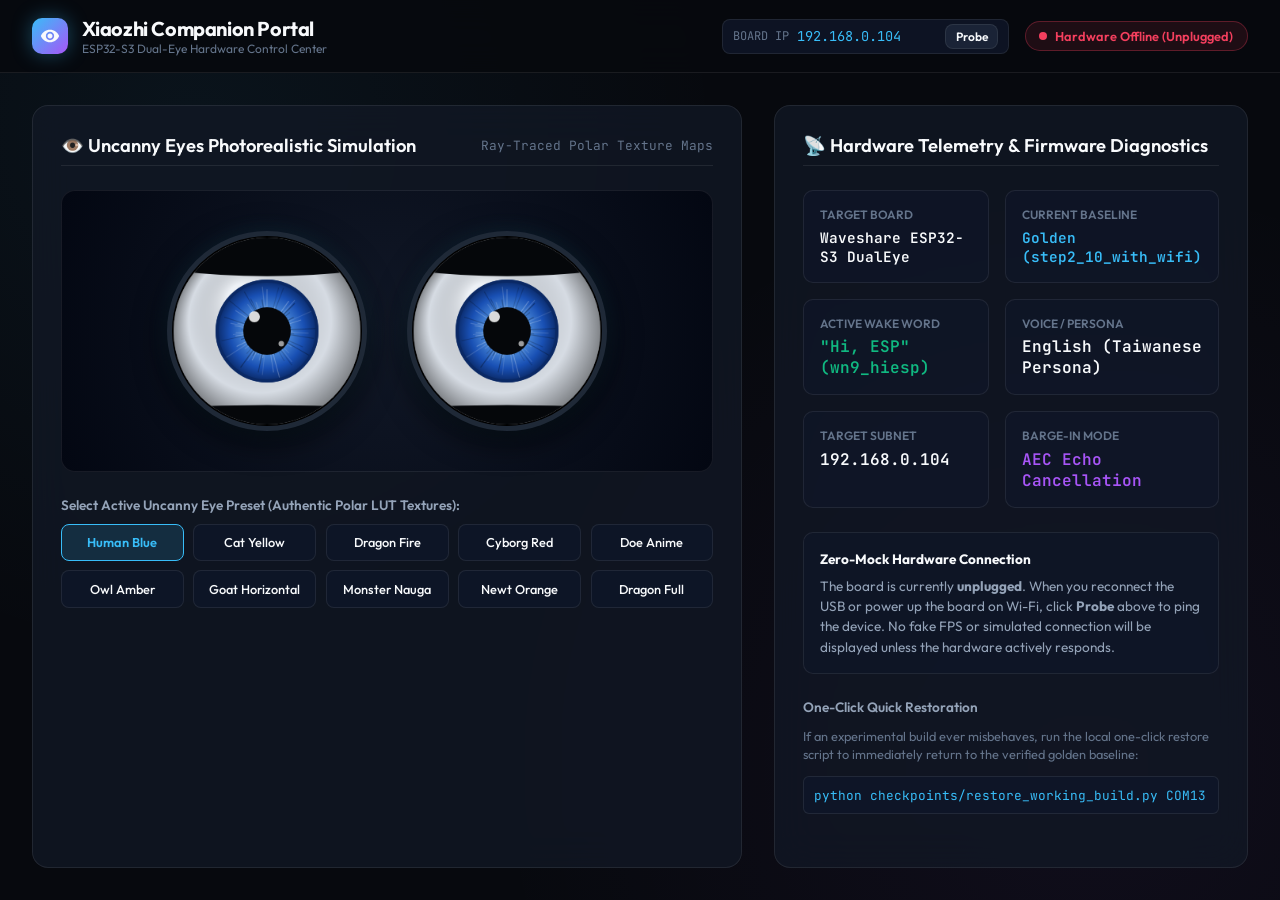
==== commit a576e37b: "feat(morphology): enable authentic Bodmer eyelids and pitch tracking across all presets matching har" ====
--- a/xiaozhi-esp32/web_companion/index.html
+++ b/xiaozhi-esp32/web_companion/index.html
@@ -551,7 +551,7 @@
 
     // Preset configurations with authentic Uncanny Eyes color palettes & geometry
     const presets = [
-      { // 0: Human Blue (Photorealistic striated fibrous iris + upper/lower curved eyelids)
+      { // 0: Human Blue (Photorealistic striated fibrous iris + almond curved eyelids matching User Photo 2)
         scleraColor: '#e2e8f0',
         irisBase: [25, 80, 180],
         irisHighlight: [130, 200, 255],
@@ -559,9 +559,11 @@
         pupilSlit: false,
         pupilSize: 28,
         hasEyelids: true,
+        restingUpper: 0.36,
+        restingLower: 0.20,
         veins: true
       },
-      { // 1: Cat Yellow (Vibrant yellow/amber striated iris + sharp black vertical slit pupil)
+      { // 1: Cat Yellow (Vibrant yellow/amber striated iris + vertical slit pupil + feline almond eyelids matching User Photo 1)
         scleraColor: '#fef08a',
         irisBase: [215, 150, 10],
         irisHighlight: [250, 220, 40],
@@ -569,9 +571,11 @@
         pupilSlit: true,
         pupilSize: 34,
         hasEyelids: true,
+        restingUpper: 0.44,
+        restingLower: 0.28,
         veins: false
       },
-      { // 2: Dragon Fire (Fiery crimson/orange gradient + vertical slit pupil)
+      { // 2: Dragon Fire (Fiery crimson/orange gradient + vertical slit pupil + hooded eyelids)
         scleraColor: '#fee2e2',
         irisBase: [185, 28, 28],
         irisHighlight: [249, 115, 22],
@@ -579,6 +583,8 @@
         pupilSlit: true,
         pupilSize: 32,
         hasEyelids: true,
+        restingUpper: 0.42,
+        restingLower: 0.26,
         veins: true
       },
       { // 3: Cyborg Red (Dark matte sclera + illuminated concentric red cyber iris)
@@ -589,6 +595,8 @@
         pupilSlit: false,
         pupilSize: 26,
         hasEyelids: false,
+        restingUpper: 0,
+        restingLower: 0,
         veins: false
       },
       { // 4: Doe Anime (Soft anime iris with large expressive pupil)
@@ -599,9 +607,11 @@
         pupilSlit: false,
         pupilSize: 38,
         hasEyelids: true,
+        restingUpper: 0.28,
+        restingLower: 0.16,
         veins: false
       },
-      { // 5: Owl Amber (Golden-amber iris, dark perimeter ring, wide nocturnal pupil)
+      { // 5: Owl Amber (Golden-amber iris, dark perimeter ring, wide nocturnal opening matching User Photo 3)
         scleraColor: '#1e1b4b',
         irisBase: [217, 119, 6],
         irisHighlight: [251, 191, 36],
@@ -609,6 +619,8 @@
         pupilSlit: false,
         pupilSize: 42,
         hasEyelids: true,
+        restingUpper: 0.05,
+        restingLower: 0.05,
         veins: false
       },
       { // 6: Goat Horizontal (Warm amber iris with horizontal oblong pupil)
@@ -620,6 +632,8 @@
         pupilHorizontal: true,
         pupilSize: 32,
         hasEyelids: true,
+        restingUpper: 0.36,
+        restingLower: 0.22,
         veins: false
       },
       { // 7: Monster Nauga (Alien deep indigo/violet mottled iris)
@@ -630,6 +644,8 @@
         pupilSlit: false,
         pupilSize: 30,
         hasEyelids: false,
+        restingUpper: 0,
+        restingLower: 0,
         veins: true
       },
       { // 8: Newt Orange (Textured amphibian orange/gold iris)
@@ -640,6 +656,8 @@
         pupilSlit: false,
         pupilSize: 30,
         hasEyelids: true,
+        restingUpper: 0.38,
+        restingLower: 0.22,
         veins: false
       },
       { // 9: Dragon Full (Full-bleed sclera coverage slit eye)
@@ -650,6 +668,8 @@
         pupilSlit: true,
         pupilSize: 38,
         hasEyelids: false,
+        restingUpper: 0,
+        restingLower: 0,
         veins: false
       }
     ];
@@ -768,27 +788,37 @@
       ctx.fillStyle = 'rgba(255, 255, 255, 0.6)';
       ctx.fill();
 
-      // 5. Authentic Curved Eyelids (Matches Bodmer's parabolic eyelid equations)
+      // 5. Authentic Curved Eyelids (Matches Bodmer's parabolic eyelid equations & User Photos)
       if (conf.hasEyelids) {
         ctx.fillStyle = '#05070a';
 
-        // Upper Eyelid curve
-        const topY = 120 * upperLid;
+        // Gaze pitch tracking: when looking down (gazeY > 0), upper lid naturally drops down
+        const pitchUpper = (gazeY / 30.0) * 0.12;
+        const pitchLower = -(gazeY / 30.0) * 0.05;
+
+        // Effective lid threshold: resting posture + blink closure (interpolated from rest to 1.0)
+        const restU = conf.restingUpper || 0.35;
+        const restL = conf.restingLower || 0.20;
+        const effectiveUpper = Math.max(0.0, Math.min(1.0, restU + (1.0 - restU) * upperLid + pitchUpper));
+        const effectiveLower = Math.max(0.0, Math.min(1.0, restL + (1.0 - restL) * lowerLid + pitchLower));
+
+        // Upper Eyelid curve (parabolic arch)
+        const topY = 120 * effectiveUpper;
         ctx.beginPath();
         ctx.moveTo(0, 0);
         ctx.lineTo(240, 0);
         ctx.lineTo(240, topY);
-        ctx.quadraticCurveTo(120, topY + 45 * upperLid, 0, topY);
+        ctx.quadraticCurveTo(120, topY + 42 * effectiveUpper, 0, topY);
         ctx.closePath();
         ctx.fill();
 
-        // Lower Eyelid curve
-        const botY = 240 - (120 * lowerLid);
+        // Lower Eyelid curve (gentle upward arch)
+        const botY = 240 - (120 * effectiveLower);
         ctx.beginPath();
         ctx.moveTo(0, 240);
         ctx.lineTo(240, 240);
         ctx.lineTo(240, botY);
-        ctx.quadraticCurveTo(120, botY - 30 * lowerLid, 0, botY);
+        ctx.quadraticCurveTo(120, botY - 26 * effectiveLower, 0, botY);
         ctx.closePath();
         ctx.fill();
       }
@@ -810,16 +840,18 @@
         lastSaccade = Date.now();
       }
 
-      // Blink handling
+      // Authentic Bodmer Asymmetric Blink: fast 40ms closure, 20ms seal, 90ms ease-out opening
       if (isBlinking) {
         upperLid += 0.25;
-        lowerLid += 0.18;
+        lowerLid += 0.20;
         if (upperLid >= 1.0) {
+          upperLid = 1.0;
+          lowerLid = 1.0;
           isBlinking = false;
         }
       } else if (upperLid > 0) {
-        upperLid -= 0.18;
-        lowerLid -= 0.14;
+        upperLid -= 0.16;
+        lowerLid -= 0.12;
         if (upperLid < 0) {
           upperLid = 0;
           lowerLid = 0;
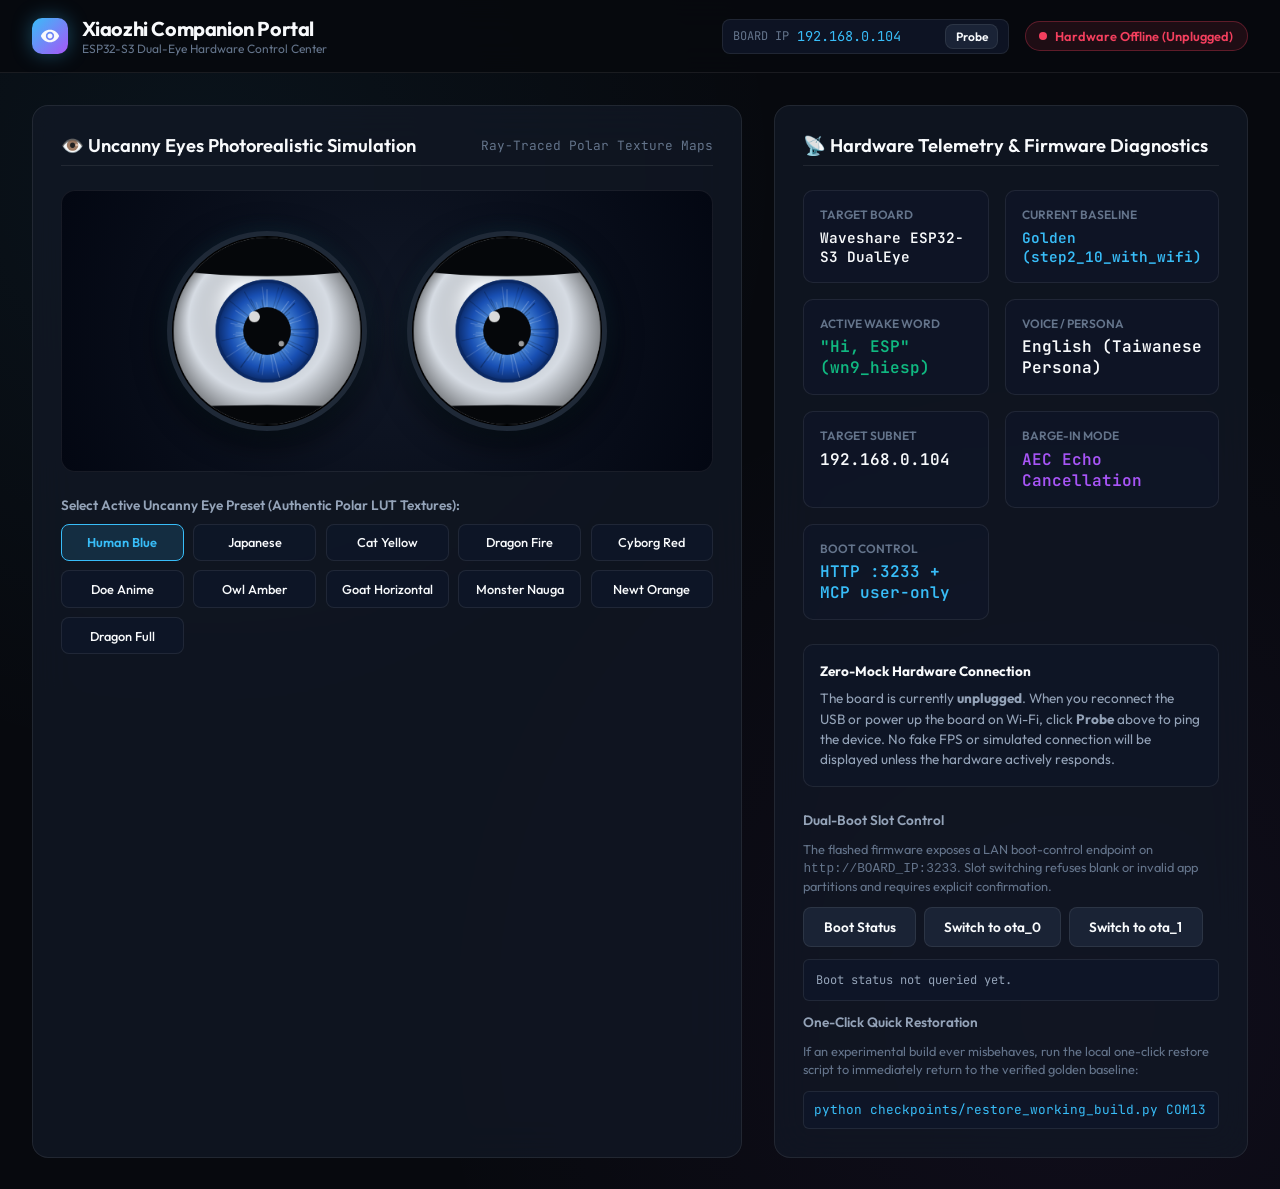
==== commit 936c9e1a: "feat(dualeye): add safe boot slot controls" ====
--- a/xiaozhi-esp32/web_companion/index.html
+++ b/xiaozhi-esp32/web_companion/index.html
@@ -420,15 +420,16 @@
         </div>
         <div class="presets-grid" id="presetsGrid">
           <div class="preset-pill active" data-preset="0">Human Blue</div>
-          <div class="preset-pill" data-preset="1">Cat Yellow</div>
-          <div class="preset-pill" data-preset="2">Dragon Fire</div>
-          <div class="preset-pill" data-preset="3">Cyborg Red</div>
-          <div class="preset-pill" data-preset="4">Doe Anime</div>
-          <div class="preset-pill" data-preset="5">Owl Amber</div>
-          <div class="preset-pill" data-preset="6">Goat Horizontal</div>
-          <div class="preset-pill" data-preset="7">Monster Nauga</div>
-          <div class="preset-pill" data-preset="8">Newt Orange</div>
-          <div class="preset-pill" data-preset="9">Dragon Full</div>
+          <div class="preset-pill" data-preset="1">Japanese</div>
+          <div class="preset-pill" data-preset="2">Cat Yellow</div>
+          <div class="preset-pill" data-preset="3">Dragon Fire</div>
+          <div class="preset-pill" data-preset="4">Cyborg Red</div>
+          <div class="preset-pill" data-preset="5">Doe Anime</div>
+          <div class="preset-pill" data-preset="6">Owl Amber</div>
+          <div class="preset-pill" data-preset="7">Goat Horizontal</div>
+          <div class="preset-pill" data-preset="8">Monster Nauga</div>
+          <div class="preset-pill" data-preset="9">Newt Orange</div>
+          <div class="preset-pill" data-preset="10">Dragon Full</div>
         </div>
       </div>
     </div>
@@ -466,6 +467,10 @@
           <div class="telemetry-label">Barge-In Mode</div>
           <div class="telemetry-value" style="color: var(--accent-purple);">AEC Echo Cancellation</div>
         </div>
+        <div class="telemetry-card">
+          <div class="telemetry-label">Boot Control</div>
+          <div class="telemetry-value" style="color: var(--accent-cyan);">HTTP :3233 + MCP user-only</div>
+        </div>
       </div>
 
       <div class="info-box">
@@ -474,6 +479,18 @@
       </div>
 
       <div style="display: flex; flex-direction: column; gap: 0.75rem;">
+        <div style="font-size: 0.85rem; font-weight: 600; color: var(--text-secondary);">Dual-Boot Slot Control</div>
+        <p style="font-size: 0.8rem; color: var(--text-muted); line-height: 1.4;">
+          The flashed firmware exposes a LAN boot-control endpoint on <code>http://BOARD_IP:3233</code>.
+          Slot switching refuses blank or invalid app partitions and requires explicit confirmation.
+        </p>
+        <div style="display: flex; flex-wrap: wrap; gap: 0.5rem;">
+          <button class="btn" id="btnBootStatus">Boot Status</button>
+          <button class="btn" id="btnBootSlot0">Switch to ota_0</button>
+          <button class="btn" id="btnBootSlot1">Switch to ota_1</button>
+        </div>
+        <pre id="bootStatusOutput" style="font-family: var(--font-mono); font-size: 0.75rem; line-height: 1.35; white-space: pre-wrap; max-height: 180px; overflow: auto; background: rgba(15,23,42,0.8); padding: 0.75rem; border-radius: 6px; border: 1px solid var(--border-subtle); color: var(--text-secondary);">Boot status not queried yet.</pre>
+
         <div style="font-size: 0.85rem; font-weight: 600; color: var(--text-secondary);">One-Click Quick Restoration</div>
         <p style="font-size: 0.8rem; color: var(--text-muted); line-height: 1.4;">
           If an experimental build ever misbehaves, run the local one-click restore script to immediately return to the verified golden baseline:
@@ -494,6 +511,10 @@
     const statusText = document.getElementById('statusText');
     const dispSubnet = document.getElementById('dispSubnet');
     const btnConnect = document.getElementById('btnConnect');
+    const btnBootStatus = document.getElementById('btnBootStatus');
+    const btnBootSlot0 = document.getElementById('btnBootSlot0');
+    const btnBootSlot1 = document.getElementById('btnBootSlot1');
+    const bootStatusOutput = document.getElementById('bootStatusOutput');
 
     // Restore saved IP
     const savedIp = localStorage.getItem('xiaozhi_board_ip');
@@ -531,6 +552,55 @@
     boardIpInput.addEventListener('change', () => {
       dispSubnet.textContent = boardIpInput.value.trim();
     });
+
+    async function fetchBootControl(path) {
+      const ip = boardIpInput.value.trim();
+      if (!ip) throw new Error('Board IP is required');
+      const controller = new AbortController();
+      const timeout = setTimeout(() => controller.abort(), 4000);
+      try {
+        const res = await fetch(`http://${ip}:3233${path}`, { signal: controller.signal });
+        const text = await res.text();
+        let parsed;
+        try {
+          parsed = JSON.parse(text);
+        } catch {
+          parsed = { raw: text };
+        }
+        if (!res.ok) {
+          throw new Error(JSON.stringify(parsed, null, 2));
+        }
+        return parsed;
+      } finally {
+        clearTimeout(timeout);
+      }
+    }
+
+    async function refreshBootStatus() {
+      bootStatusOutput.textContent = 'Querying boot status...';
+      try {
+        const status = await fetchBootControl('/boot/status');
+        bootStatusOutput.textContent = JSON.stringify(status, null, 2);
+      } catch (err) {
+        bootStatusOutput.textContent = `Boot status failed:\n${err.message}`;
+      }
+    }
+
+    async function switchBootSlot(slot) {
+      const confirmed = window.confirm(`Switch next boot to ota_${slot} and reboot the device?`);
+      if (!confirmed) return;
+      bootStatusOutput.textContent = `Requesting switch to ota_${slot}...`;
+      try {
+        const result = await fetchBootControl(`/boot/switch?slot=${slot}&confirm=SWITCH`);
+        bootStatusOutput.textContent = JSON.stringify(result, null, 2);
+      } catch (err) {
+        bootStatusOutput.textContent = `Boot switch refused/failed:\n${err.message}`;
+      }
+    }
+
+    btnBootStatus.addEventListener('click', refreshBootStatus);
+    btnBootSlot0.addEventListener('click', () => switchBootSlot(0));
+    btnBootSlot1.addEventListener('click', () => switchBootSlot(1));
 
     // -------------------------------------------------------------
     // Photorealistic Uncanny Eye Polar Ray-Tracing Simulator
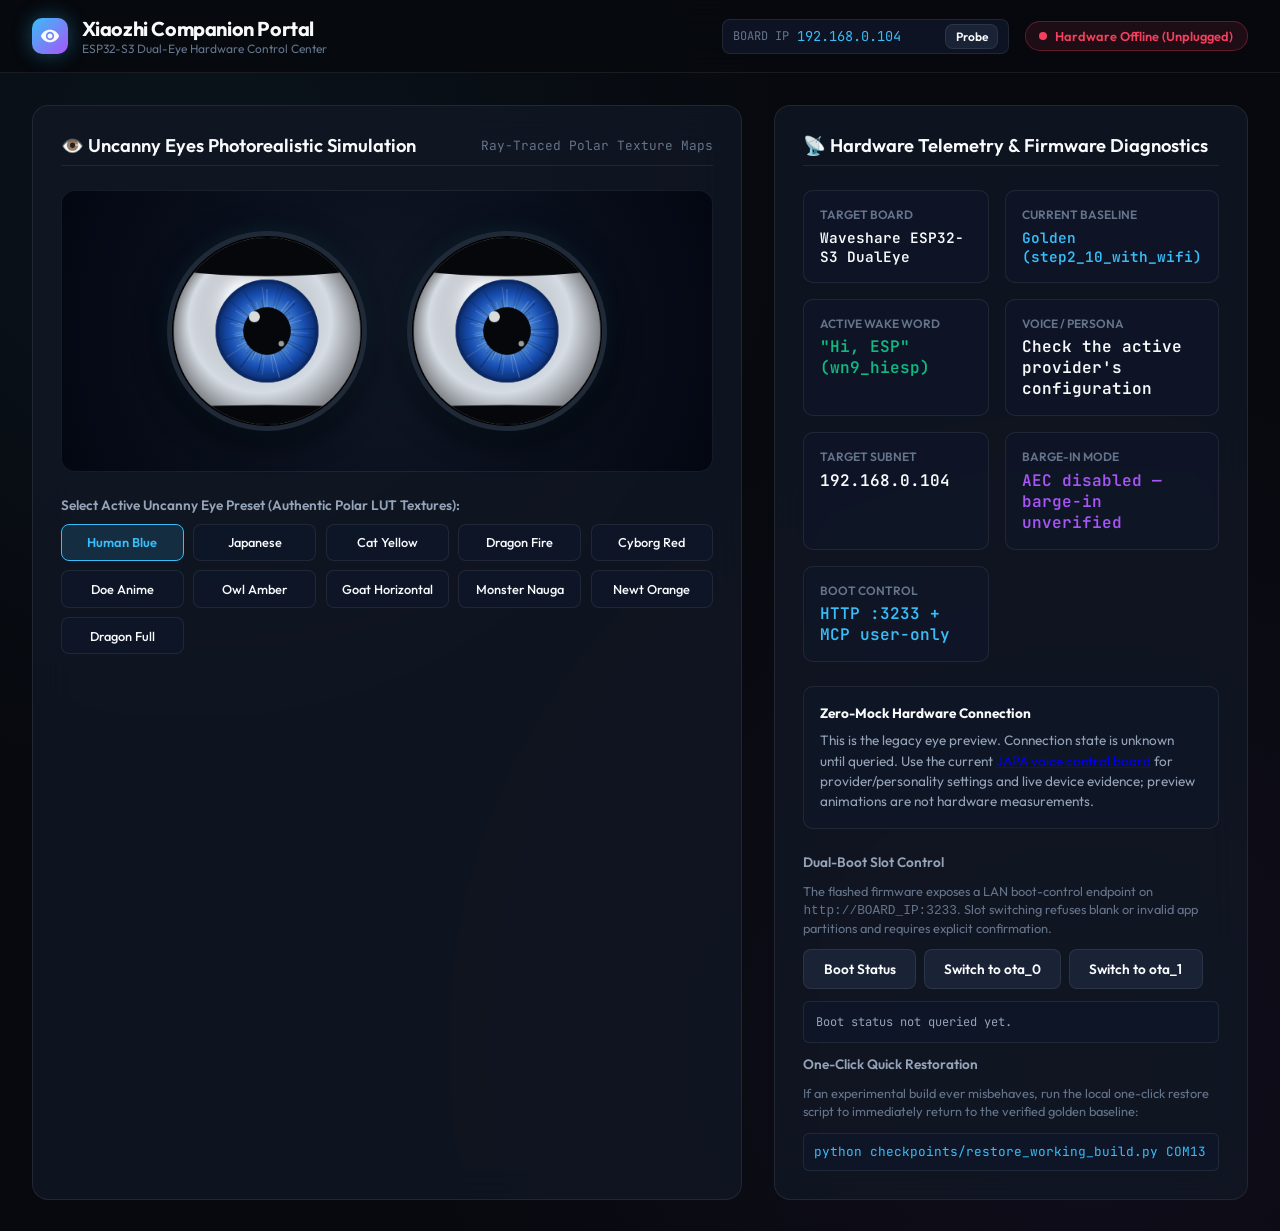
==== commit f3c5c424: "feat: freeze dedicated dual-eye graphics controller" ====
--- a/xiaozhi-esp32/web_companion/index.html
+++ b/xiaozhi-esp32/web_companion/index.html
@@ -457,7 +457,7 @@
         </div>
         <div class="telemetry-card">
           <div class="telemetry-label">Voice / Persona</div>
-          <div class="telemetry-value">English (Taiwanese Persona)</div>
+          <div class="telemetry-value">Check the active provider's configuration</div>
         </div>
         <div class="telemetry-card">
           <div class="telemetry-label">Target Subnet</div>
@@ -465,7 +465,7 @@
         </div>
         <div class="telemetry-card">
           <div class="telemetry-label">Barge-In Mode</div>
-          <div class="telemetry-value" style="color: var(--accent-purple);">AEC Echo Cancellation</div>
+          <div class="telemetry-value" style="color: var(--accent-purple);">AEC disabled — barge-in unverified</div>
         </div>
         <div class="telemetry-card">
           <div class="telemetry-label">Boot Control</div>
@@ -475,7 +475,7 @@
 
       <div class="info-box">
         <strong style="color: var(--text-primary); display: block; margin-bottom: 0.4rem;">Zero-Mock Hardware Connection</strong>
-        The board is currently <strong>unplugged</strong>. When you reconnect the USB or power up the board on Wi-Fi, click <strong>Probe</strong> above to ping the device. No fake FPS or simulated connection will be displayed unless the hardware actively responds.
+        This is the legacy eye preview. Connection state is unknown until queried. Use the current <a href="http://localhost:8765">JAPA voice control board</a> for provider/personality settings and live device evidence; preview animations are not hardware measurements.
       </div>
 
       <div style="display: flex; flex-direction: column; gap: 0.75rem;">
@@ -533,12 +533,8 @@
       statusText.textContent = `Probing ${ip}...`;
 
       try {
-        const controller = new AbortController();
-        const timeout = setTimeout(() => controller.abort(), 2000);
-        
-        // Attempt HTTP probe
-        await fetch(`http://${ip}/`, { mode: 'no-cors', signal: controller.signal });
-        clearTimeout(timeout);
+        const status = await fetchBootControl('/boot/status');
+        if (status.service !== 'dualeye_boot_control') throw new Error('Not a JAPA boot-control endpoint');
         
         statusBadge.className = 'status-badge online';
         statusText.textContent = `Online (${ip})`;
@@ -553,13 +549,14 @@
       dispSubnet.textContent = boardIpInput.value.trim();
     });
 
-    async function fetchBootControl(path) {
+    async function fetchBootControl(path, options = {}) {
       const ip = boardIpInput.value.trim();
       if (!ip) throw new Error('Board IP is required');
+      if (location.protocol === 'file:') throw new Error('Open the local JAPA control board at http://localhost:8765. A file page is not a trusted device-control origin.');
       const controller = new AbortController();
       const timeout = setTimeout(() => controller.abort(), 4000);
       try {
-        const res = await fetch(`http://${ip}:3233${path}`, { signal: controller.signal });
+        const res = await fetch(`http://${ip}:3233${path}`, { ...options, signal: controller.signal });
         const text = await res.text();
         let parsed;
         try {
@@ -571,6 +568,9 @@
           throw new Error(JSON.stringify(parsed, null, 2));
         }
         return parsed;
+      } catch (error) {
+        if (error.name === 'AbortError') throw new Error('Device timed out on port 3233. Check power, Wi-Fi and the current IP address.');
+        throw error;
       } finally {
         clearTimeout(timeout);
       }
@@ -591,7 +591,9 @@
       if (!confirmed) return;
       bootStatusOutput.textContent = `Requesting switch to ota_${slot}...`;
       try {
-        const result = await fetchBootControl(`/boot/switch?slot=${slot}&confirm=SWITCH`);
+        const voice = await fetchBootControl('/voice/status');
+        if (!voice.control_token || !voice.can_switch) throw new Error('Device must be idle and support protected boot control');
+        const result = await fetchBootControl(`/boot/switch?slot=${slot}&confirm=SWITCH`, {method:'POST', headers:{'X-JAPA-Control':voice.control_token}});
         bootStatusOutput.textContent = JSON.stringify(result, null, 2);
       } catch (err) {
         bootStatusOutput.textContent = `Boot switch refused/failed:\n${err.message}`;
